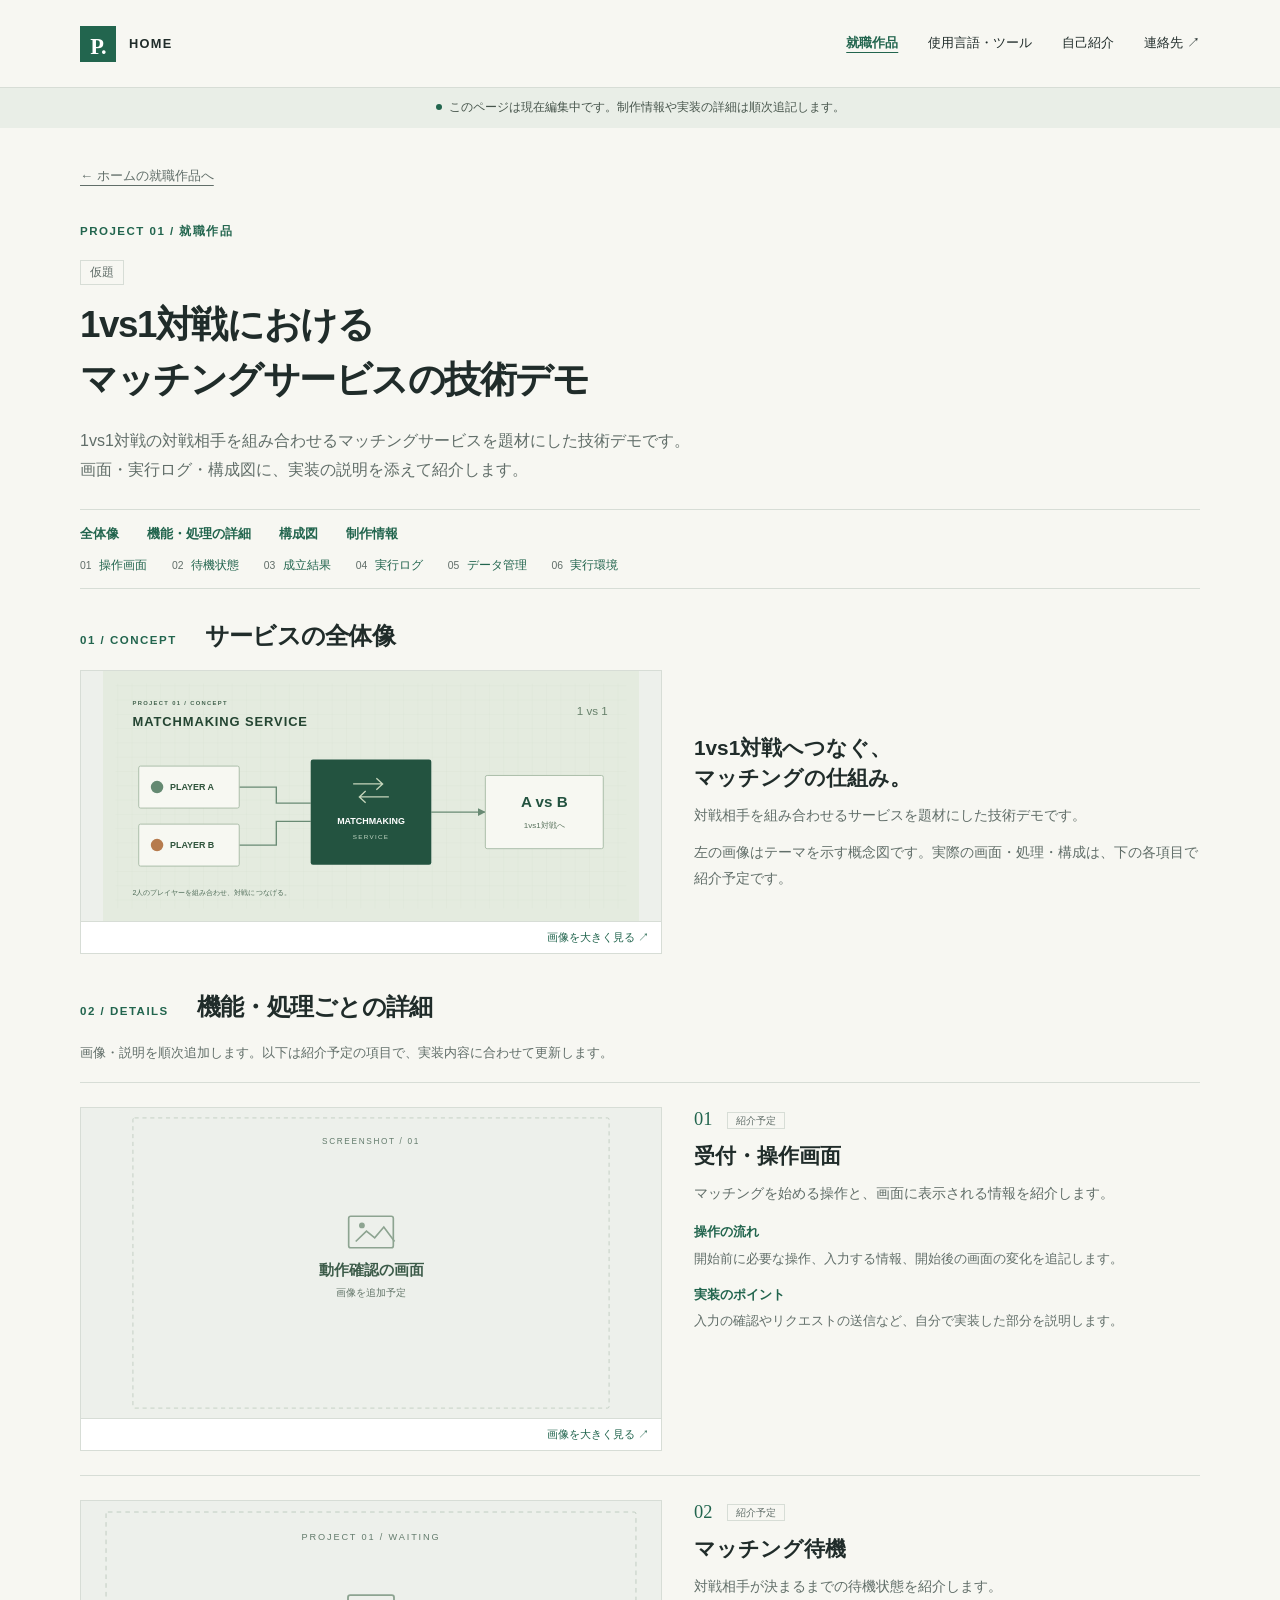
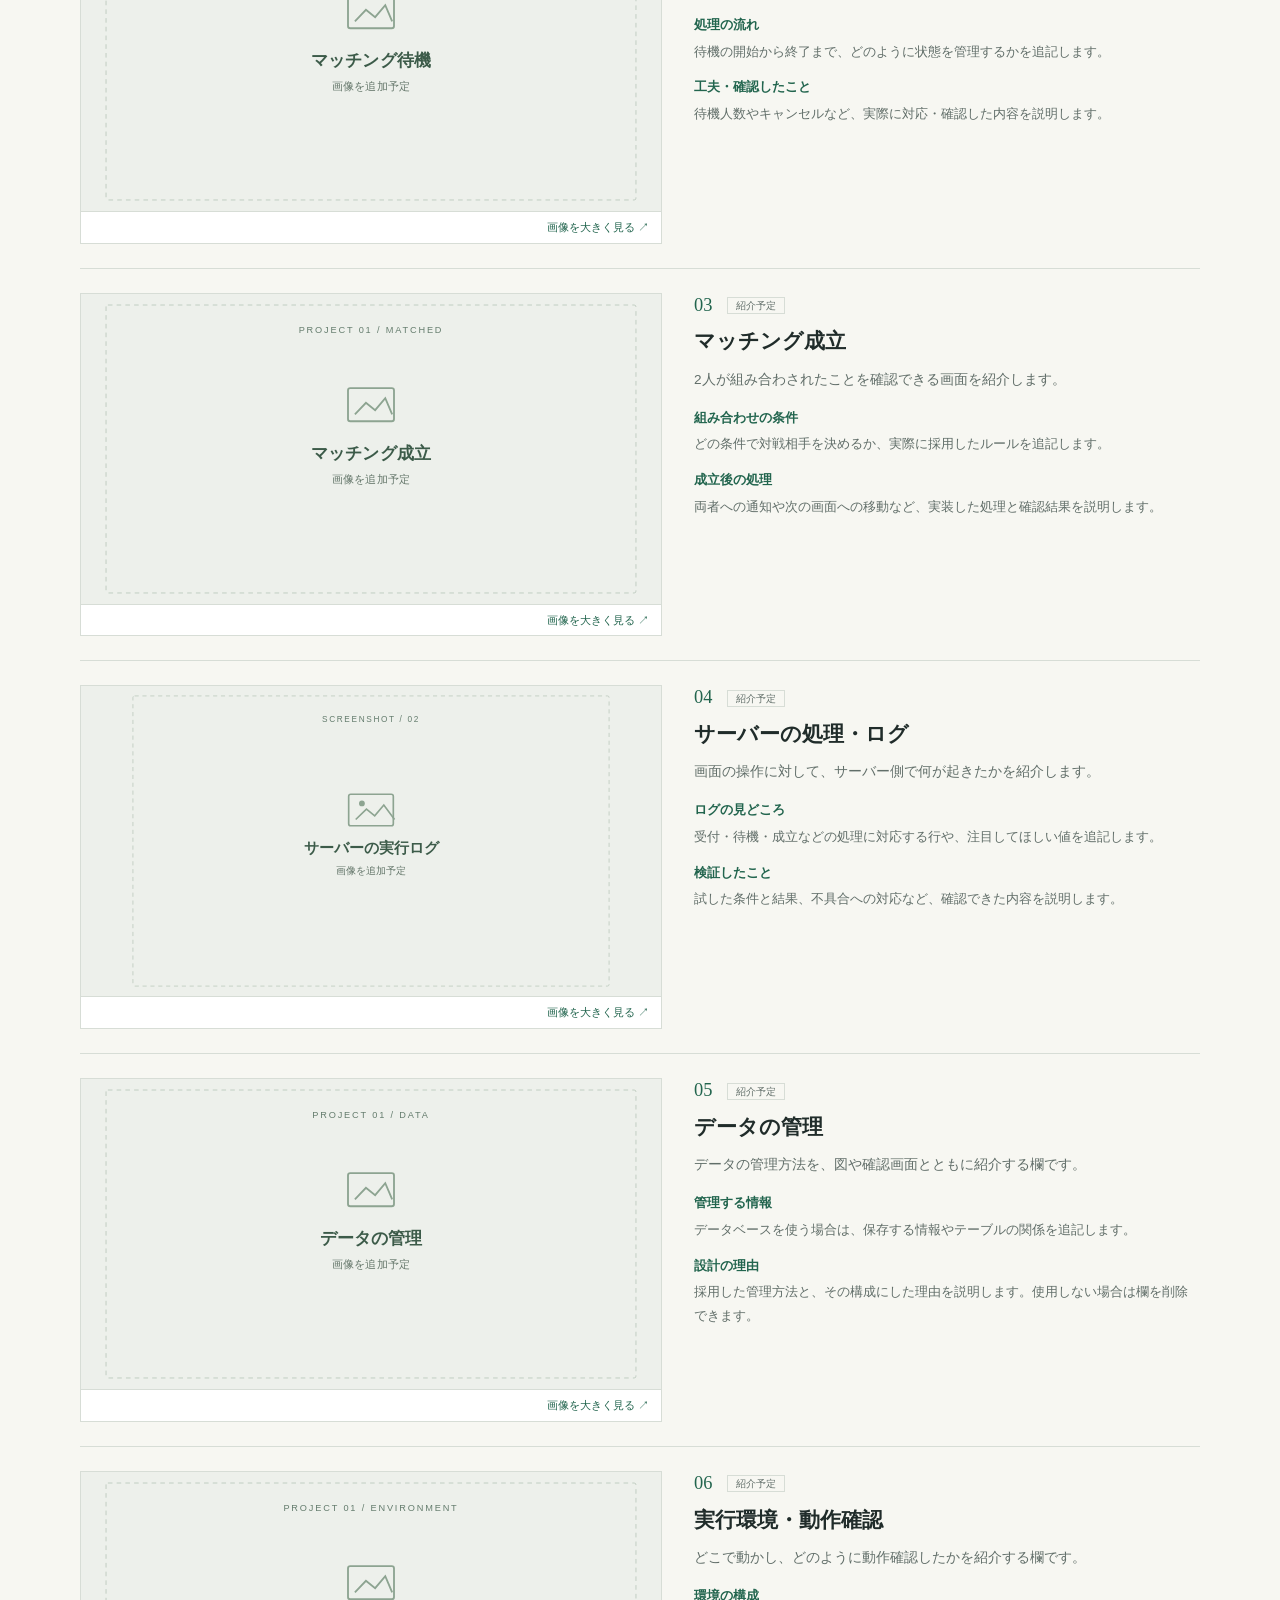
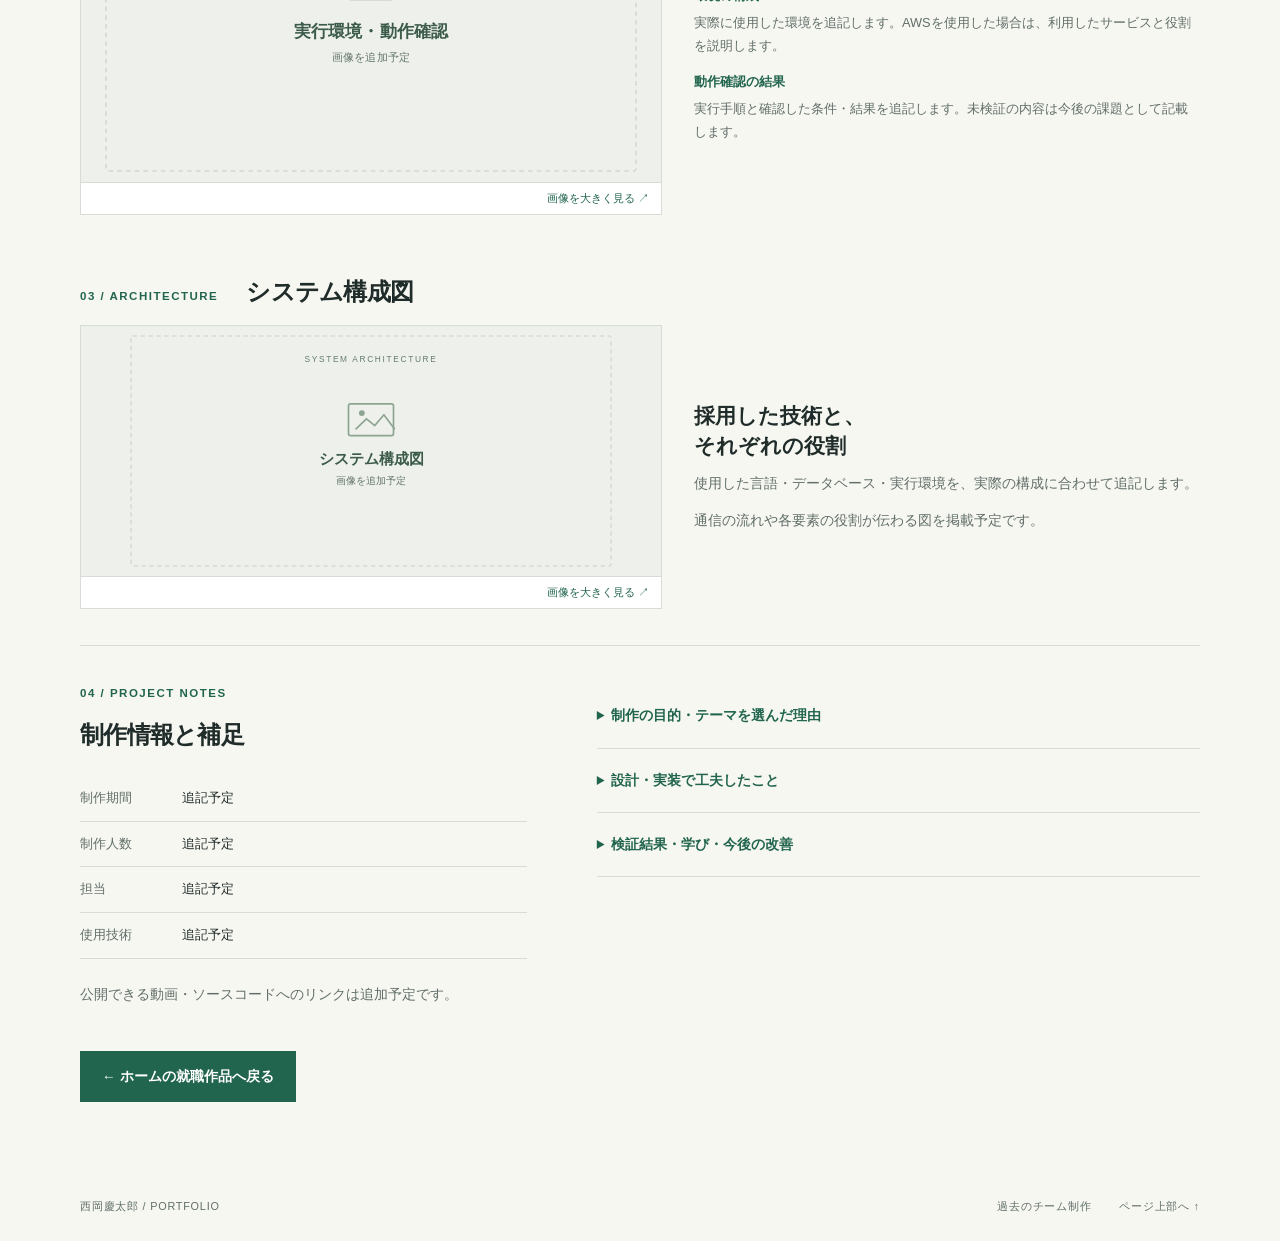
==== project.html @ f68282b0 "first push" ====
<!DOCTYPE html>
<html lang="ja">
<head>
  <meta charset="UTF-8">
  <meta name="viewport" content="width=device-width, initial-scale=1">
  <title>1vs1対戦におけるマッチングサービスの技術デモ（仮題） | 西岡慶太郎</title>
  <meta name="description" content="西岡慶太郎の就職作品「1vs1対戦におけるマッチングサービスの技術デモ（仮題）」の紹介ページです。">
  <link rel="stylesheet" href="./style.css">
</head>
<body>
  <a class="skip-link" href="#main">本文へ移動</a>
  <header class="site-header">
    <a class="brand" href="./index.html" aria-label="ポートフォリオ ホーム"><span class="brand-mark" aria-hidden="true">P.</span> HOME</a>
    <nav id="site-nav" aria-label="メインナビゲーション">
      <a href="./project.html" aria-current="page">就職作品</a>
      <a href="./index.html#skills">使用言語・ツール</a>
      <a href="./index.html#about">自己紹介</a>
      <a href="./index.html#contact">連絡先 ↗</a>
    </nav>
  </header>
  <main id="main">
    <div class="template-note"><span class="note-dot" aria-hidden="true"></span>このページは現在編集中です。制作情報や実装の詳細は順次追記します。</div>
    <div class="wrap project-page">
      <a class="back-link" href="./index.html#works">← ホームの就職作品へ</a>
      <header class="project-header matching-header">
        <p class="eyebrow">PROJECT 01 / 就職作品</p>
        <p class="draft-label">仮題</p>
        <h1>1vs1対戦における<br>マッチングサービスの技術デモ</h1>
        <p class="project-lead">1vs1対戦の対戦相手を組み合わせるマッチングサービスを題材にした技術デモです。<br>画面・実行ログ・構成図に、実装の説明を添えて紹介します。</p>
      </header>
      <nav class="visual-index project-detail-index" aria-label="就職作品の目次">
        <div class="detail-index-main"><a href="#concept">全体像</a><a href="#screenshots">機能・処理の詳細</a><a href="#architecture">構成図</a><a href="#project-notes">制作情報</a></div>
        <div class="detail-index-items"><a href="#entry"><span>01</span> 操作画面</a><a href="#waiting"><span>02</span> 待機状態</a><a href="#matched"><span>03</span> 成立結果</a><a href="#logs"><span>04</span> 実行ログ</a><a href="#data"><span>05</span> データ管理</a><a href="#environment"><span>06</span> 実行環境</a></div>
      </nav>
      <section class="visual-section compact-overview" id="concept" aria-labelledby="concept-title">
        <div class="visual-section-heading"><p class="eyebrow">01 / CONCEPT</p><h2 id="concept-title">サービスの全体像</h2></div>
        <div class="detail-row overview-row">
          <figure class="detail-media"><a href="./images/matchmaking-wide.svg" target="_blank" rel="noopener" aria-label="サービスの概念図の画像を大きく見る（新しいタブ）"><img src="./images/matchmaking-wide.svg" alt="2人のプレイヤーを組み合わせ、1vs1対戦につなげるサービスの概念図。" width="1200" height="675" loading="lazy"><span class="image-open">画像を大きく見る ↗</span></a></figure>
          <div class="detail-copy"><h3>1vs1対戦へつなぐ、<br>マッチングの仕組み。</h3><p>対戦相手を組み合わせるサービスを題材にした技術デモです。</p><p class="muted">左の画像はテーマを示す概念図です。実際の画面・処理・構成は、下の各項目で紹介予定です。</p></div>
        </div>
      </section>
      <section class="visual-section feature-details" id="screenshots" aria-labelledby="screenshots-title">
        <div class="visual-section-heading"><p class="eyebrow">02 / DETAILS</p><h2 id="screenshots-title">機能・処理ごとの詳細</h2></div>
        <p class="section-draft-note">画像・説明を順次追加します。以下は紹介予定の項目で、実装内容に合わせて更新します。</p>
        <!-- 詳細項目1：この article 全体をコピーして追加できます。id は重複させないでください。 -->
        <article class="detail-row" id="entry" aria-labelledby="entry-title">
          <!-- 画像の差し替え：href と src の両方を同じ画像ファイルに変更します。 -->
          <figure class="detail-media"><a href="./images/demo-screen-placeholder.svg" target="_blank" rel="noopener" aria-label="受付・操作画面の画像を大きく見る（新しいタブ）"><img src="./images/demo-screen-placeholder.svg" alt="操作する画面を追加するための仮画像。" width="1200" height="675" loading="lazy"><span class="image-open">画像を大きく見る ↗</span></a></figure>
          <div class="detail-copy">
            <p class="detail-number">01 <span>紹介予定</span></p>
            <h3 id="entry-title">受付・操作画面</h3>
            <p>マッチングを始める操作と、画面に表示される情報を紹介します。</p>
            <dl class="detail-points"><div><dt>操作の流れ</dt><dd>開始前に必要な操作、入力する情報、開始後の画面の変化を追記します。</dd></div><div><dt>実装のポイント</dt><dd>入力の確認やリクエストの送信など、自分で実装した部分を説明します。</dd></div></dl>
          </div>
        </article>
        <!-- 詳細項目2：この article 全体をコピーして追加できます。id は重複させないでください。 -->
        <article class="detail-row" id="waiting" aria-labelledby="waiting-title">
          <!-- 画像の差し替え：href と src の両方を同じ画像ファイルに変更します。 -->
          <figure class="detail-media"><a href="./images/matching-wait-placeholder.svg" target="_blank" rel="noopener" aria-label="マッチング待機の画像を大きく見る（新しいタブ）"><img src="./images/matching-wait-placeholder.svg" alt="待機中の画面・状態を追加するための仮画像。" width="1200" height="675" loading="lazy"><span class="image-open">画像を大きく見る ↗</span></a></figure>
          <div class="detail-copy">
            <p class="detail-number">02 <span>紹介予定</span></p>
            <h3 id="waiting-title">マッチング待機</h3>
            <p>対戦相手が決まるまでの待機状態を紹介します。</p>
            <dl class="detail-points"><div><dt>処理の流れ</dt><dd>待機の開始から終了まで、どのように状態を管理するかを追記します。</dd></div><div><dt>工夫・確認したこと</dt><dd>待機人数やキャンセルなど、実際に対応・確認した内容を説明します。</dd></div></dl>
          </div>
        </article>
        <!-- 詳細項目3：この article 全体をコピーして追加できます。id は重複させないでください。 -->
        <article class="detail-row" id="matched" aria-labelledby="matched-title">
          <!-- 画像の差し替え：href と src の両方を同じ画像ファイルに変更します。 -->
          <figure class="detail-media"><a href="./images/matching-result-placeholder.svg" target="_blank" rel="noopener" aria-label="マッチング成立の画像を大きく見る（新しいタブ）"><img src="./images/matching-result-placeholder.svg" alt="組み合わせが決まった結果を追加するための仮画像。" width="1200" height="675" loading="lazy"><span class="image-open">画像を大きく見る ↗</span></a></figure>
          <div class="detail-copy">
            <p class="detail-number">03 <span>紹介予定</span></p>
            <h3 id="matched-title">マッチング成立</h3>
            <p>2人が組み合わされたことを確認できる画面を紹介します。</p>
            <dl class="detail-points"><div><dt>組み合わせの条件</dt><dd>どの条件で対戦相手を決めるか、実際に採用したルールを追記します。</dd></div><div><dt>成立後の処理</dt><dd>両者への通知や次の画面への移動など、実装した処理と確認結果を説明します。</dd></div></dl>
          </div>
        </article>
        <!-- 詳細項目4：この article 全体をコピーして追加できます。id は重複させないでください。 -->
        <article class="detail-row" id="logs" aria-labelledby="logs-title">
          <!-- 画像の差し替え：href と src の両方を同じ画像ファイルに変更します。 -->
          <figure class="detail-media"><a href="./images/server-log-placeholder.svg" target="_blank" rel="noopener" aria-label="サーバーの処理・ログの画像を大きく見る（新しいタブ）"><img src="./images/server-log-placeholder.svg" alt="処理を確認できる実行ログを追加するための仮画像。" width="1200" height="675" loading="lazy"><span class="image-open">画像を大きく見る ↗</span></a></figure>
          <div class="detail-copy">
            <p class="detail-number">04 <span>紹介予定</span></p>
            <h3 id="logs-title">サーバーの処理・ログ</h3>
            <p>画面の操作に対して、サーバー側で何が起きたかを紹介します。</p>
            <dl class="detail-points"><div><dt>ログの見どころ</dt><dd>受付・待機・成立などの処理に対応する行や、注目してほしい値を追記します。</dd></div><div><dt>検証したこと</dt><dd>試した条件と結果、不具合への対応など、確認できた内容を説明します。</dd></div></dl>
          </div>
        </article>
        <!-- 詳細項目5：この article 全体をコピーして追加できます。id は重複させないでください。 -->
        <article class="detail-row" id="data" aria-labelledby="data-title">
          <!-- 画像の差し替え：href と src の両方を同じ画像ファイルに変更します。 -->
          <figure class="detail-media"><a href="./images/matching-data-placeholder.svg" target="_blank" rel="noopener" aria-label="データの管理の画像を大きく見る（新しいタブ）"><img src="./images/matching-data-placeholder.svg" alt="保存する情報・データの関係を追加するための仮画像。" width="1200" height="675" loading="lazy"><span class="image-open">画像を大きく見る ↗</span></a></figure>
          <div class="detail-copy">
            <p class="detail-number">05 <span>紹介予定</span></p>
            <h3 id="data-title">データの管理</h3>
            <p>データの管理方法を、図や確認画面とともに紹介する欄です。</p>
            <dl class="detail-points"><div><dt>管理する情報</dt><dd>データベースを使う場合は、保存する情報やテーブルの関係を追記します。</dd></div><div><dt>設計の理由</dt><dd>採用した管理方法と、その構成にした理由を説明します。使用しない場合は欄を削除できます。</dd></div></dl>
          </div>
        </article>
        <!-- 詳細項目6：この article 全体をコピーして追加できます。id は重複させないでください。 -->
        <article class="detail-row" id="environment" aria-labelledby="environment-title">
          <!-- 画像の差し替え：href と src の両方を同じ画像ファイルに変更します。 -->
          <figure class="detail-media"><a href="./images/matching-environment-placeholder.svg" target="_blank" rel="noopener" aria-label="実行環境・動作確認の画像を大きく見る（新しいタブ）"><img src="./images/matching-environment-placeholder.svg" alt="サーバーの実行環境・確認画面を追加するための仮画像。" width="1200" height="675" loading="lazy"><span class="image-open">画像を大きく見る ↗</span></a></figure>
          <div class="detail-copy">
            <p class="detail-number">06 <span>紹介予定</span></p>
            <h3 id="environment-title">実行環境・動作確認</h3>
            <p>どこで動かし、どのように動作確認したかを紹介する欄です。</p>
            <dl class="detail-points"><div><dt>環境の構成</dt><dd>実際に使用した環境を追記します。AWSを使用した場合は、利用したサービスと役割を説明します。</dd></div><div><dt>動作確認の結果</dt><dd>実行手順と確認した条件・結果を追記します。未検証の内容は今後の課題として記載します。</dd></div></dl>
          </div>
        </article>
      </section>
      <section class="visual-section" id="architecture" aria-labelledby="architecture-title">
        <div class="visual-section-heading"><p class="eyebrow">03 / ARCHITECTURE</p><h2 id="architecture-title">システム構成図</h2></div>
        <div class="detail-row overview-row">
          <figure class="detail-media"><a href="./images/architecture-placeholder.svg" target="_blank" rel="noopener" aria-label="システム構成図の画像を大きく見る（新しいタブ）"><img src="./images/architecture-placeholder.svg" alt="実際のシステム構成図を追加するための仮画像。" width="1200" height="675" loading="lazy"><span class="image-open">画像を大きく見る ↗</span></a></figure>
          <div class="detail-copy"><h3>採用した技術と、<br>それぞれの役割</h3><p>使用した言語・データベース・実行環境を、実際の構成に合わせて追記します。</p><p class="muted">通信の流れや各要素の役割が伝わる図を掲載予定です。</p></div>
        </div>
      </section>
      <section class="project-notes" id="project-notes" aria-labelledby="project-notes-title">
        <div><p class="eyebrow">04 / PROJECT NOTES</p><h2 id="project-notes-title">制作情報と補足</h2>
          <dl class="project-meta"><div><dt>制作期間</dt><dd>追記予定</dd></div><div><dt>制作人数</dt><dd>追記予定</dd></div><div><dt>担当</dt><dd>追記予定</dd></div><div><dt>使用技術</dt><dd>追記予定</dd></div></dl>
          <p class="muted">公開できる動画・ソースコードへのリンクは追加予定です。</p>
        </div>
        <div class="project-explanations">
          <details><summary>制作の目的・テーマを選んだ理由</summary><div class="detail-content"><p>1vs1対戦におけるマッチングサービスを題材としています。テーマを選んだ理由と、この技術デモで確かめたいことを追記します。</p></div></details>
          <details><summary>設計・実装で工夫したこと</summary><div class="detail-content"><p>対戦相手を選ぶ条件、待機中の状態、同時リクエストへの対応など、実際に実装した内容に合わせて説明します。</p></div></details>
          <details><summary>検証結果・学び・今後の改善</summary><div class="detail-content"><p>検証した環境・条件・結果と、残っている課題を追記します。測定値を掲載する場合は、測定条件も添えます。</p></div></details>
        </div>
      </section>
      <div class="page-actions"><a class="button" href="./index.html#works">← ホームの就職作品へ戻る</a></div>
    </div>
  </main>
  <footer class="site-footer wrap"><span>西岡慶太郎 / PORTFOLIO</span><div class="footer-links"><a href="./team.html">過去のチーム制作</a><a href="#main">ページ上部へ ↑</a></div></footer>
</body>
</html>
---- style.css ----
/* 1. 色と基本設定：--accent を変えるとアクセントカラーを変更できます。 */
:root {
  --paper: #f7f7f2;
  --ink: #202c2a;
  --muted: #616e69;
  --accent: #22654e;
  --accent-dark: #194b3a;
  --line: #d7ddd6;
  --pale: #e9eee7;
  --white: #fff;
}
* { box-sizing: border-box; }
html { scroll-behavior: smooth; scroll-padding-top: 120px; }
body { min-width: 1100px; margin: 0; background: var(--paper); color: var(--ink); font-family: "Noto Sans JP", "Yu Gothic", "Hiragino Kaku Gothic ProN", Meiryo, sans-serif; font-size: 16px; line-height: 1.85; }
a { color: inherit; text-underline-offset: 5px; }
button { font: inherit; }
img { display: block; max-width: 100%; height: auto; }
h1, h2, h3, p { margin: 0; }
h1, h2, h3 { line-height: 1.45; overflow-wrap: anywhere; }
p, dd, a { overflow-wrap: anywhere; }
h2 { font-size: clamp(1.6rem, 3vw, 2.15rem); letter-spacing: -.03em; }
h3 { font-size: 1.3rem; }
[hidden] { display: none !important; }
:focus-visible { outline: 3px solid #a44d16; outline-offset: 5px; }
.wrap { width: min(1120px, calc(100% - 80px)); margin-inline: auto; }
.eyebrow { font-size: .72rem; font-weight: 700; line-height: 1.6; letter-spacing: .13em; color: var(--accent); margin-bottom: 16px; }
.muted { color: var(--muted); font-size: .86rem; }
.skip-link { position: fixed; top: -100px; left: 12px; z-index: 100; padding: 10px 18px; background: var(--ink); color: white; }
.skip-link:focus { top: 12px; }

/* 2. PC向けの共通ヘッダー。ナビゲーションは常に表示します。 */
.site-header { min-height: 88px; padding: 20px max(40px, calc((100% - 1120px) / 2)); display: flex; justify-content: space-between; align-items: center; gap: 24px; border-bottom: 1px solid var(--line); background: var(--paper); position: sticky; top: 0; z-index: 10; }
.brand { display: flex; align-items: center; gap: 13px; text-decoration: none; font-size: .8rem; font-weight: 700; letter-spacing: .1em; }
.brand-mark { display: grid; place-items: center; width: 36px; height: 36px; color: white; background: var(--accent); font-family: Georgia, serif; font-size: 1.4rem; letter-spacing: -.04em; }
#site-nav { display: flex; align-items: center; gap: 30px; }
#site-nav a { font-size: .84rem; text-decoration: none; padding-block: 8px; }
#site-nav a:hover { color: var(--accent); text-decoration: underline; }
#site-nav a[aria-current="page"] { color: var(--accent); font-weight: 700; text-decoration: underline; }
.template-note { padding: 9px 24px; background: var(--pale); color: #47554c; font-size: .74rem; text-align: center; }
.note-dot { display: inline-block; width: 6px; height: 6px; border-radius: 50%; background: var(--accent); margin: 0 7px 1px 0; }

/* 3. 冒頭と作品一覧 */
.hero { display: grid; grid-template-columns: 1fr 270px; gap: 70px; align-items: end; padding-block: 48px; }
.hero h1 { font-size: 3rem; font-weight: 800; line-height: 1.38; letter-spacing: -.06em; margin-bottom: 22px; }
.hero h1 span { color: var(--accent); }
.hero-name { font-weight: 700; margin-bottom: 14px; }
.hero-name span { font-size: .84rem; color: var(--muted); font-weight: 400; }
.hero-description { font-size: .88rem; color: var(--muted); margin-bottom: 28px; }
.button { display: inline-flex; justify-content: center; align-items: center; gap: 36px; background: var(--accent); color: white; text-decoration: none; padding: 13px 22px; font-size: .86rem; font-weight: 600; transition: background .15s; }
.button:hover { background: var(--accent-dark); }
.hero-index { margin-bottom: 5px; }
.hero-index a { display: grid; grid-template-columns: 26px 1fr 20px; gap: 14px; padding-block: 18px; border-bottom: 1px solid var(--line); text-decoration: none; font-size: .84rem; }
.hero-index a:hover { color: var(--accent); }
.hero-index a span:first-child { color: var(--muted); font-size: .7rem; }
.section { padding-block: 66px; }
#works { border-top: 1px solid var(--line); }
.section-heading { display: flex; align-items: end; justify-content: space-between; gap: 30px; margin-bottom: 36px; }
.section-heading .eyebrow { margin-bottom: 10px; }
.section-heading > p { font-size: .82rem; color: var(--muted); }
.featured-work { display: grid; grid-template-columns: 1.08fr 1fr; background: white; border: 1px solid var(--line); margin-bottom: 30px; }
.work-image { display: flex; flex-direction: column; background: #e3e9df; text-decoration: none; }
.work-image img { width: 100%; height: 100%; min-height: 280px; object-fit: contain; }
.image-caption { padding: 10px 18px; font-size: .7rem; color: #4d5f52; border-top: 1px solid #ced6c7; }
.featured-copy { padding: 32px; }
.featured-copy h3 { font-size: 1.6rem; margin-bottom: 14px; }
.featured-copy > p:not(.eyebrow) { font-size: .87rem; color: var(--muted); }
.project-meta { margin: 23px 0; font-size: .83rem; }
.project-meta > div { display: grid; grid-template-columns: 86px 1fr; gap: 16px; padding-block: 10px; border-bottom: 1px solid var(--line); }
.project-meta dt { color: var(--muted); }
.project-meta dd { margin: 0; }
.text-link { color: var(--accent); font-size: .86rem; font-weight: 700; display: inline-flex; gap: 22px; }
.work-row { display: flex; align-items: start; gap: 30px; padding-block: 30px; border-bottom: 1px solid var(--line); }
.work-number { color: var(--accent); font-size: 1.3rem; font-family: Georgia, serif; }
.work-row-body { flex: 1; min-width: 0; }
.work-row .eyebrow { font-size: .65rem; margin-bottom: 8px; }
.work-row h3 { margin-bottom: 8px; }
.work-row-body > p:not(.eyebrow) { font-size: .86rem; color: var(--muted); }
.type-label { font-size: .65rem; border: 1px solid var(--line); padding: 2px 12px; border-radius: 20px; letter-spacing: .06em; }
details { margin-top: 16px; font-size: .86rem; }
summary { cursor: pointer; color: var(--accent); font-weight: 600; padding-block: 7px; }
.detail-content { margin-top: 12px; padding: 20px; background: var(--pale); }
.detail-content .project-meta { margin-top: 0; }
.detail-content > p + p { margin-top: 10px; }

/* 4. スキル・プロフィール・連絡先 */
.skills-section { background: var(--pale); border-block: 1px solid var(--line); }
.skills-grid { display: grid; grid-template-columns: repeat(3, 1fr); gap: 36px; }
.skills-grid > div { border-top: 1px solid #b8c4b8; padding-top: 18px; }
.skill-number { color: var(--accent); font-family: Georgia, serif; font-size: 1.1rem; }
.skills-grid h3 { font-size: 1.12rem; margin: 14px 0 12px; }
.skills-grid p { font-size: .85rem; color: #516057; }
.skills-grid .skill-label { font-weight: 700; margin-bottom: 7px; color: var(--ink); }
.about-section { display: grid; grid-template-columns: 1fr 1.65fr; gap: 80px; padding-block: 82px; }
.about-initial { margin-top: 24px; font-size: 4.5rem; font-family: Georgia, serif; color: #b6c7b8; letter-spacing: -.06em; }
.about-name { font-size: 1.5rem; margin-bottom: 18px; }
.about-name span { display: block; font-size: .75rem; font-weight: 400; color: var(--muted); margin-top: 6px; }
.about-section > div > p:not(.eyebrow):not(.about-initial) { font-size: .88rem; color: var(--muted); }
.contact-section { background: #203e33; color: white; padding-block: 50px; }
.contact-inner { display: grid; grid-template-columns: 1fr 1.65fr; gap: 80px; align-items: center; }
.contact-inner .eyebrow { color: #bed0bf; margin-bottom: 7px; }
.contact-inner h2 { margin-bottom: 10px; }
.contact-inner p { font-size: .85rem; }
.contact-address > p:first-child { font-size: 1.1rem; }
.contact-address a { color: white; }
.contact-address .contact-note { color: #bed0bf; font-size: .76rem; margin-top: 8px; }
.site-footer { display: flex; justify-content: space-between; gap: 24px; padding-block: 24px; font-size: .68rem; letter-spacing: .07em; color: var(--muted); }

/* 5. 代表作品の詳細ページ */
.project-page { padding-block: 32px 70px; }
.back-link { color: var(--muted); font-size: .82rem; }
.project-header { max-width: 820px; padding-block: 50px 32px; }
.project-header h1 { font-size: clamp(2rem, 4.4vw, 3.3rem); letter-spacing: -.04em; margin-bottom: 18px; }
.project-lead { color: var(--muted); }
.project-figure { margin: 0 0 50px; }
.project-figure img { width: 100%; max-height: 560px; object-fit: cover; }
.project-figure figcaption { font-size: .76rem; color: var(--muted); padding-top: 12px; }
.case-layout { display: grid; grid-template-columns: 280px 1fr; gap: 70px; margin-bottom: 48px; }
.case-overview h2 { font-size: 1.3rem; }
.case-overview .project-meta > div { grid-template-columns: 48px 1fr; }
.resource-note { background: var(--pale); padding: 20px; font-size: .8rem; }
.resource-note p { margin-top: 8px; color: var(--muted); }
.case-body section { margin-bottom: 44px; border-top: 1px solid var(--line); padding-top: 24px; }
.case-body h2 { font-size: 1.5rem; margin-bottom: 18px; }
.case-body h3 { font-size: 1rem; margin: 20px 0 8px; }
.case-body p, .case-list { font-size: .91rem; }
.case-body .eyebrow { font-size: .7rem; }
.writing-example { margin-top: 24px; padding: 24px; border-left: 3px solid var(--accent); background: white; }
.writing-example .muted { margin-top: 12px; font-size: .8rem; }
.case-list { padding-left: 22px; }

/* 就職作品とチーム制作の個別ページ */
.draft-label { display: inline-block; padding: 1px 9px; border: 1px solid var(--line); font-size: .72rem !important; color: var(--muted); margin-bottom: 12px; }
.matching-header { max-width: 1080px; }
.matching-header h1 { font-size: 2.65rem; line-height: 1.5; }
.matching-figure { background: var(--pale); border: 1px solid var(--line); }
.matching-figure img { width: 840px; max-height: none; margin-inline: auto; object-fit: contain; }
.matching-figure figcaption { padding: 12px 22px; border-top: 1px solid var(--line); background: var(--paper); }
.entry-note { color: var(--muted); margin: 16px 0; }
.case-toc { margin-top: 28px; display: flex; flex-direction: column; }
.case-toc a { font-size: .8rem; text-decoration: none; padding: 10px 0; border-bottom: 1px solid var(--line); }
.case-toc a:hover { color: var(--accent); text-decoration: underline; }
.page-actions { display: flex; gap: 32px; align-items: center; margin-top: 44px; }
.team-archive { border-top: 1px solid var(--line); padding-top: 32px; }

/* 画像中心の就職作品紹介。画像は縦横比を保って全体を表示します。 */
.visual-feature { display: block; }
.visual-feature .work-image img { height: auto; min-height: 0; }
.visual-feature .image-caption { display: flex; justify-content: space-between; padding: 12px 22px; }
.visual-feature .featured-copy { display: grid; grid-template-columns: 1.3fr 1fr; gap: 50px; align-items: center; padding: 30px; }
.visual-feature .featured-copy h3 { margin: 0; font-size: 1.5rem; line-height: 1.6; }
.visual-feature .featured-copy .eyebrow { margin-bottom: 10px; }
.visual-feature .featured-copy > div > p:not(.eyebrow) { font-size: .87rem; color: var(--muted); margin-bottom: 20px; }
.tool-grid { display: grid; grid-template-columns: repeat(4, 1fr); gap: 24px; }
.tool-item { background: var(--white); border: 1px solid var(--line); padding: 25px 22px; text-align: center; }
.tool-logo { height: 125px; display: flex; justify-content: center; align-items: center; margin-bottom: 20px; }
.tool-logo img { width: 112px; height: 100px; object-fit: contain; }
.tool-category { color: var(--muted); font-size: .65rem; letter-spacing: .13em; margin-bottom: 5px; }
.tool-item h3 { font-size: 1.2rem; margin-bottom: 8px; }
.tool-state { display: inline-block; background: var(--pale); color: var(--accent); font-size: .7rem; padding: 1px 10px; margin-bottom: 14px; border-radius: 3px; }
.tool-item > p:last-child { font-size: .78rem; color: var(--muted); }
.footer-links { display: flex; gap: 28px; }
.footer-links a { text-decoration: none; }
.footer-links a:hover { text-decoration: underline; }
.matching-header { padding-top: 32px; padding-bottom: 24px; }
.matching-header h1 { font-size: 2.3rem; }
.visual-index { display: flex; gap: 34px; border-block: 1px solid var(--line); padding: 15px 0; margin-bottom: 42px; font-size: .82rem; }
.visual-index a { text-decoration: none; color: var(--accent); }
.visual-index a:hover { text-decoration: underline; }
.visual-section { margin-bottom: 60px; }
.visual-section-heading { display: flex; gap: 28px; align-items: baseline; margin-bottom: 22px; }
.visual-section-heading h2 { font-size: 1.5rem; }
.visual-section-heading .eyebrow { margin-bottom: 0; }
.visual-figure { margin: 0; border: 1px solid var(--line); background: white; }
.visual-figure > img { width: 100%; height: auto; object-fit: contain; }
.visual-figure figcaption { padding: 20px 24px; border-top: 1px solid var(--line); }
.visual-figure figcaption strong { display: block; font-size: 1rem; margin-bottom: 7px; }
.visual-figure figcaption span { display: block; font-size: .83rem; color: var(--muted); }
.screenshot-grid { display: grid; grid-template-columns: 1fr 1fr; gap: 24px; }
.visual-figure > .architecture-image { max-height: 420px; background: #edf0eb; }
.project-notes { display: grid; grid-template-columns: 1fr 1.35fr; gap: 70px; border-top: 1px solid var(--line); padding-top: 38px; }
.project-notes h2 { font-size: 1.5rem; }
.project-explanations details { padding: 12px 0; border-bottom: 1px solid var(--line); margin-top: 0; }

/* 就職作品：中サイズの画像と詳細を横並びにして、縦の移動を抑えます。 */
.project-detail-index { display: block; position: sticky; top: 88px; z-index: 9; background: var(--paper); margin-bottom: 30px; padding: 12px 0; }
.detail-index-main, .detail-index-items { display: flex; align-items: center; gap: 28px; }
.detail-index-main { font-weight: 700; }
.detail-index-items { margin-top: 8px; gap: 25px; font-size: .75rem; }
.detail-index-items span { color: var(--muted); font-size: .65rem; margin-right: 4px; }
.project-page .visual-section, .project-page .detail-row, .project-page .project-notes { scroll-margin-top: 90px; }
.project-page .visual-section { margin-bottom: 36px; }
.project-page .visual-section-heading { margin-bottom: 16px; }
.section-draft-note { font-size: .8rem; color: var(--muted); margin-bottom: 18px; }
.detail-row { display: grid; grid-template-columns: 1.15fr 1fr; gap: 32px; align-items: start; padding: 24px 0; border-top: 1px solid var(--line); }
.overview-row { align-items: center; padding: 0; border-top: 0; }
.detail-media { margin: 0; border: 1px solid var(--line); background: #edf0eb; }
.detail-media a { display: block; text-decoration: none; }
.detail-media img { width: 100%; height: 310px; object-fit: contain; }
.overview-row .detail-media img { height: 250px; }
.image-open { display: block; text-align: right; padding: 5px 12px; background: white; border-top: 1px solid var(--line); color: var(--accent); font-size: .7rem; }
.detail-media a:hover .image-open { text-decoration: underline; }
.detail-copy h3 { font-size: 1.3rem; margin-bottom: 10px; }
.detail-copy > p:not(.detail-number) { font-size: .85rem; color: var(--muted); }
.detail-copy > p + p { margin-top: 12px; }
.detail-number { font-family: Georgia, serif; font-size: 1.15rem; line-height: 1.4; color: var(--accent); margin-bottom: 8px; }
.detail-number span { vertical-align: middle; font-family: "Yu Gothic", Meiryo, sans-serif; font-size: .65rem; color: var(--muted); border: 1px solid var(--line); padding: 2px 8px; margin-left: 10px; }
.detail-points { margin: 14px 0 0; font-size: .8rem; }
.detail-points > div + div { margin-top: 12px; }
.detail-points dt { color: var(--accent); font-weight: 700; margin-bottom: 3px; }
.detail-points dd { margin: 0; color: var(--muted); }

/* 6. 動きを抑える設定と印刷用の調整 */
@media (prefers-reduced-motion: reduce) {
  html { scroll-behavior: auto; }
  .button { transition: none; }
}
@media print {
  .site-header { position: static; }
  .project-detail-index { position: static; }
  .template-note, .hero-index { display: none !important; }
  body { min-width: 0; background: white; }
  .wrap { width: 100%; }
}
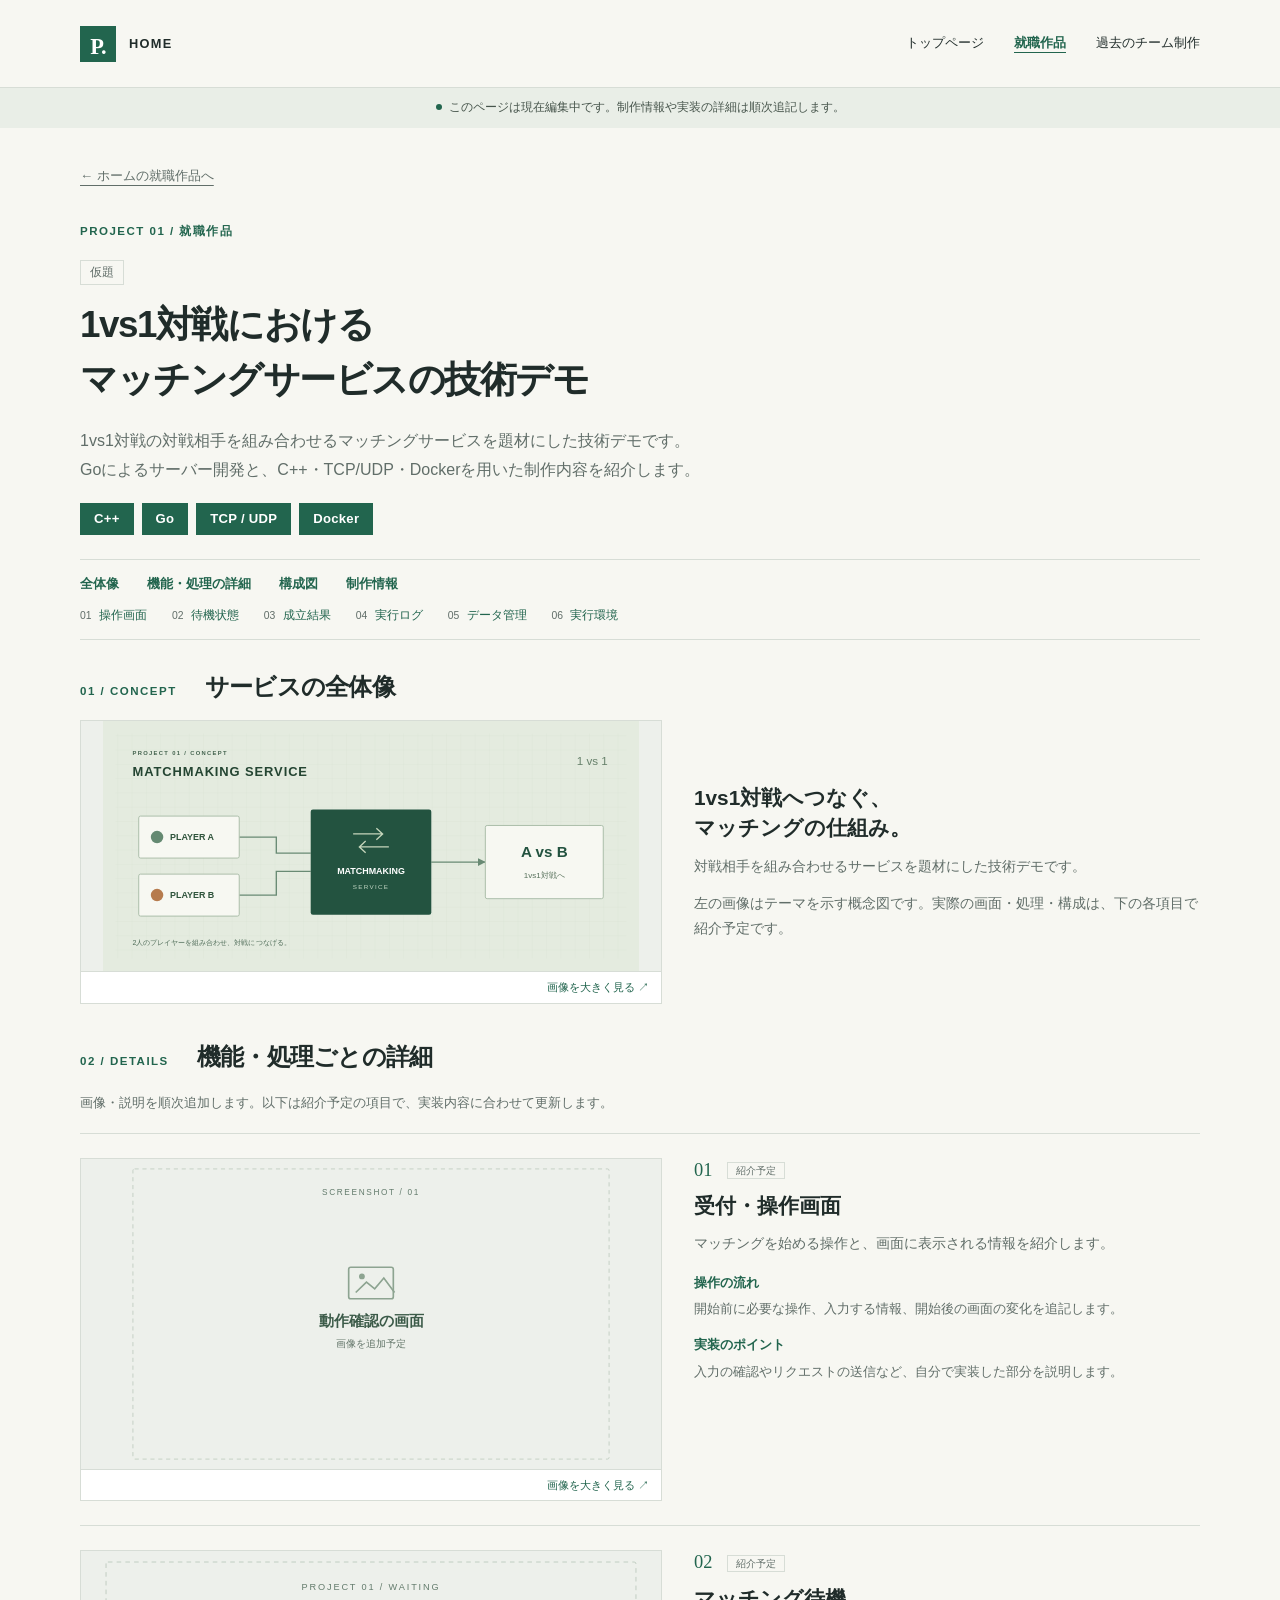
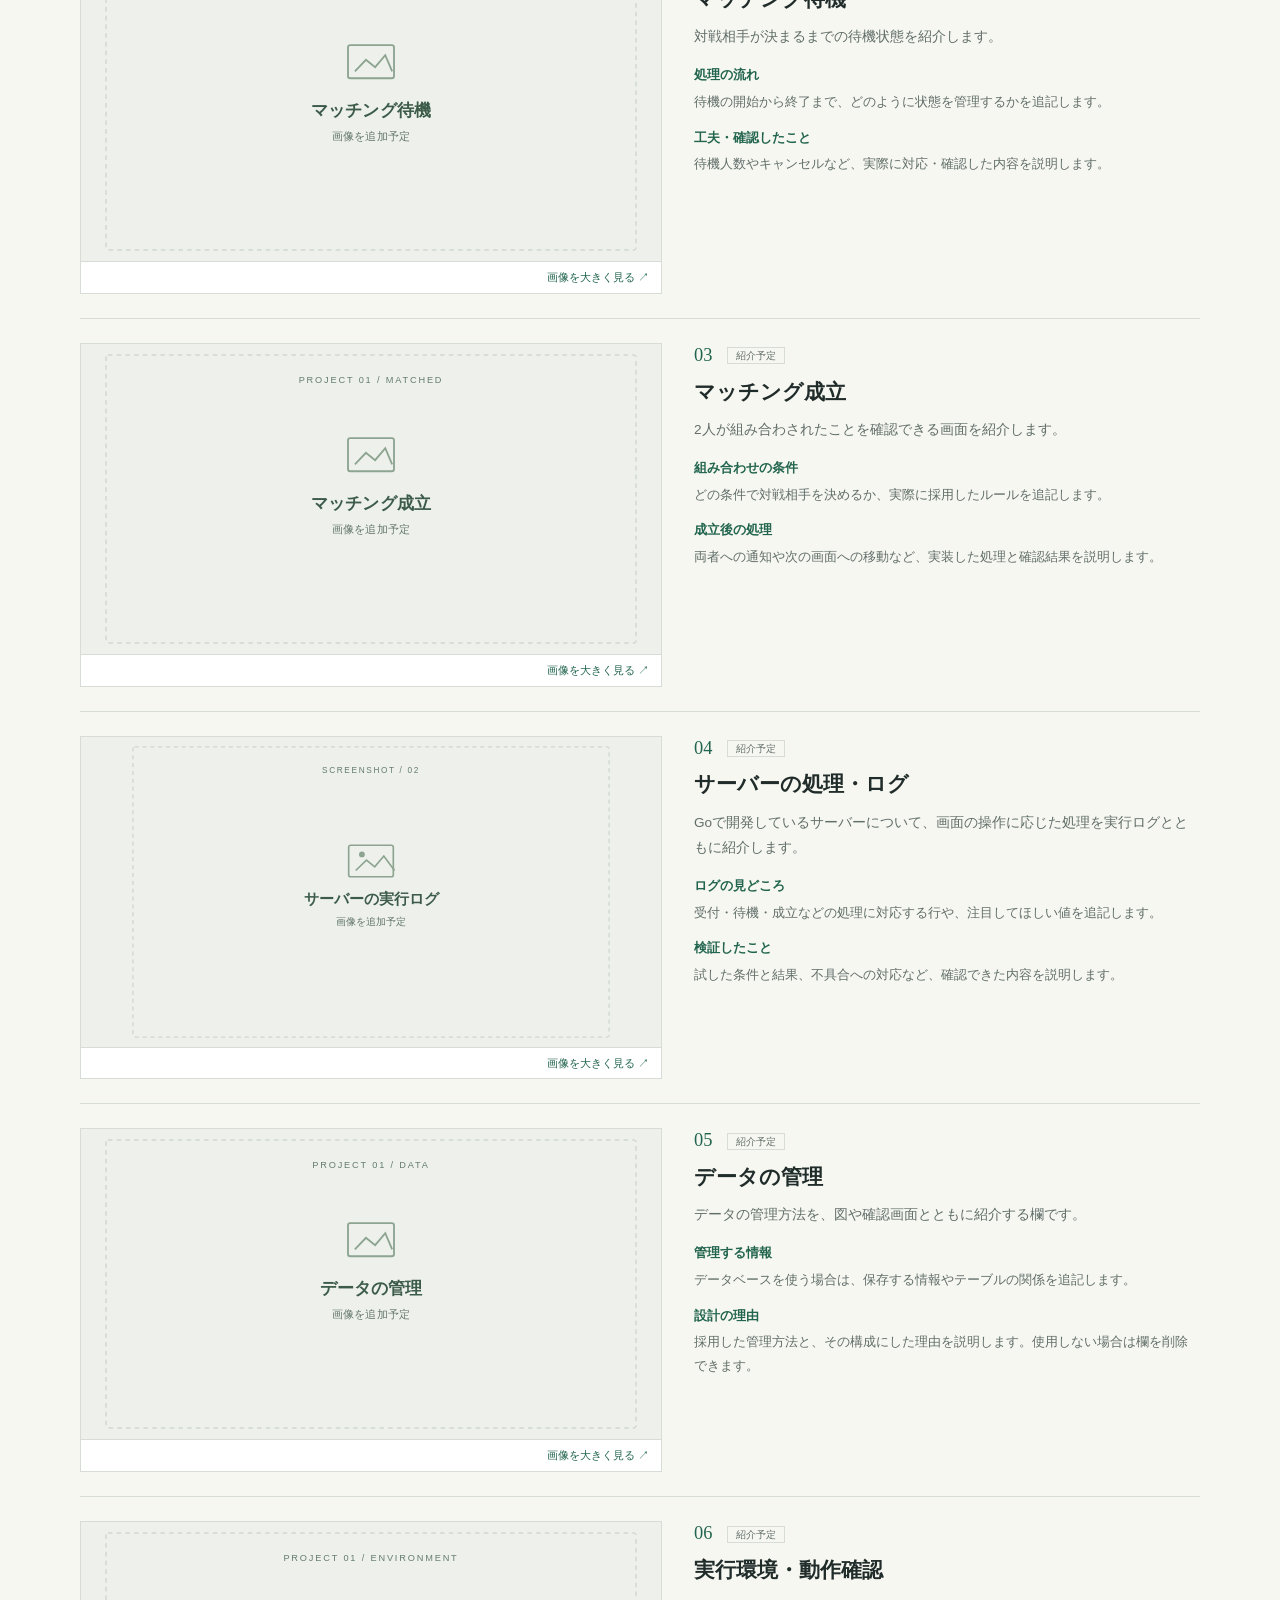
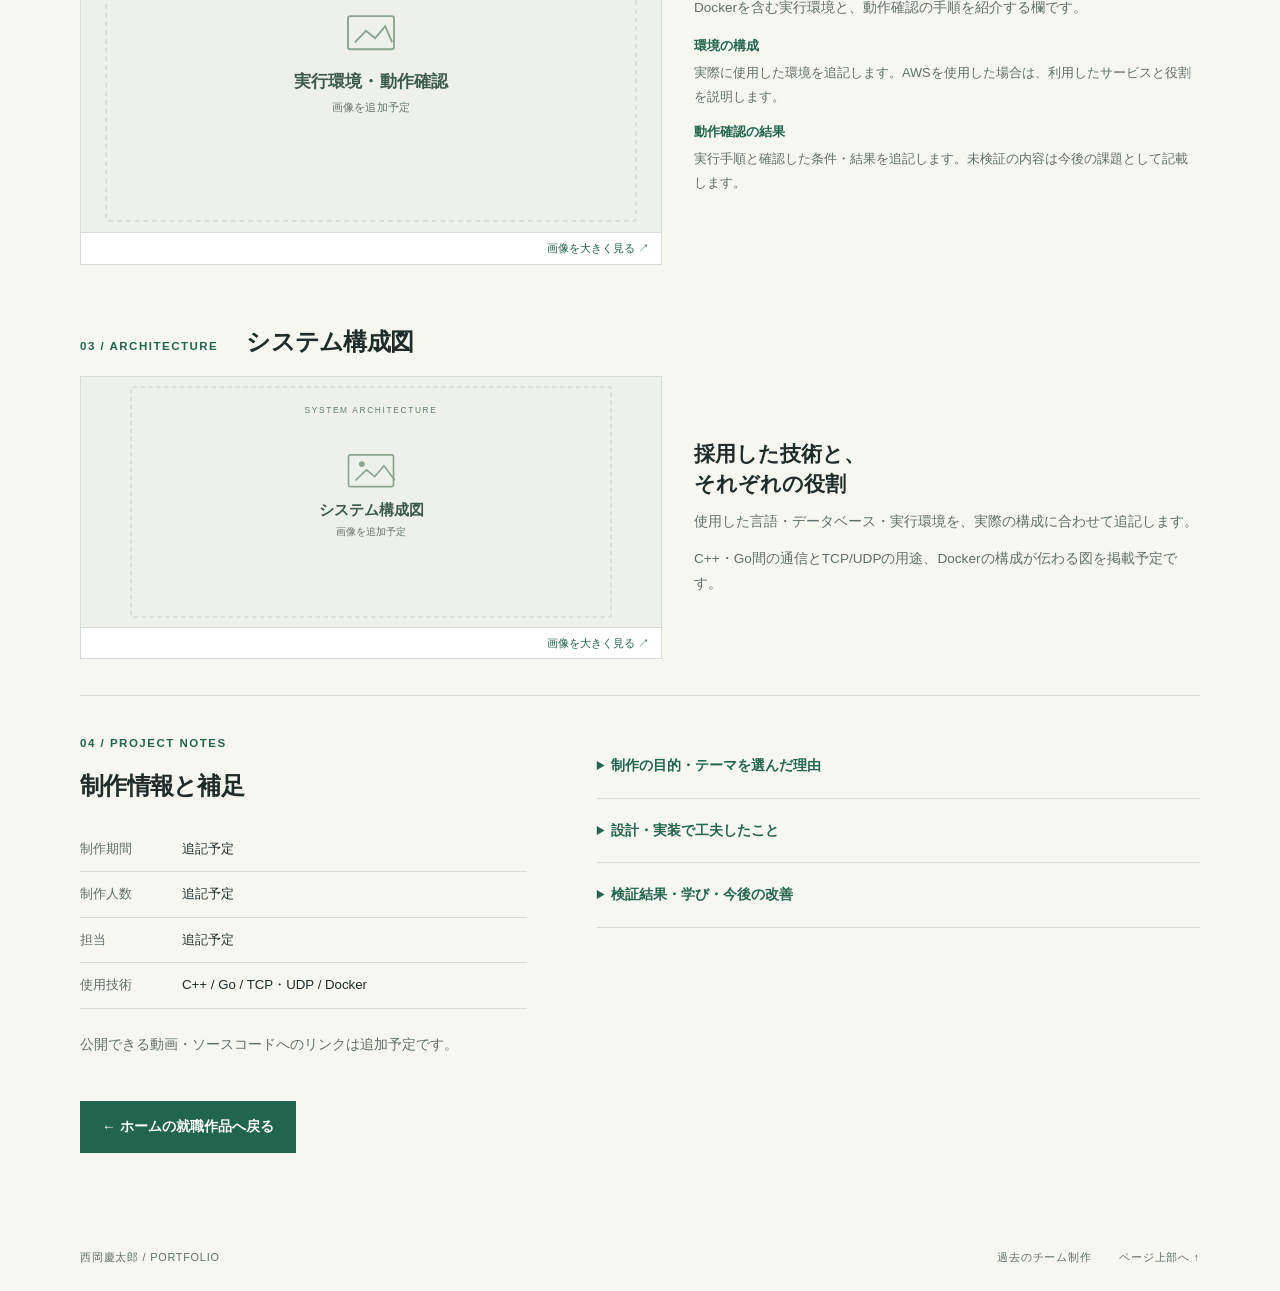
==== commit c5686e8b: "トップページの完成、上部目次の完成" ====
--- a/project.html
+++ b/project.html
@@ -12,10 +12,9 @@
   <header class="site-header">
     <a class="brand" href="./index.html" aria-label="ポートフォリオ ホーム"><span class="brand-mark" aria-hidden="true">P.</span> HOME</a>
     <nav id="site-nav" aria-label="メインナビゲーション">
+      <a href="./index.html">トップページ</a>
       <a href="./project.html" aria-current="page">就職作品</a>
-      <a href="./index.html#skills">使用言語・ツール</a>
-      <a href="./index.html#about">自己紹介</a>
-      <a href="./index.html#contact">連絡先 ↗</a>
+      <a href="./team.html">過去のチーム制作</a>
     </nav>
   </header>
   <main id="main">
@@ -26,7 +25,8 @@
         <p class="eyebrow">PROJECT 01 / 就職作品</p>
         <p class="draft-label">仮題</p>
         <h1>1vs1対戦における<br>マッチングサービスの技術デモ</h1>
-        <p class="project-lead">1vs1対戦の対戦相手を組み合わせるマッチングサービスを題材にした技術デモです。<br>画面・実行ログ・構成図に、実装の説明を添えて紹介します。</p>
+        <p class="project-lead">1vs1対戦の対戦相手を組み合わせるマッチングサービスを題材にした技術デモです。<br>Goによるサーバー開発と、C++・TCP/UDP・Dockerを用いた制作内容を紹介します。</p>
+        <ul class="project-tech-tags" aria-label="就職作品の主な使用技術"><li>C++</li><li>Go</li><li>TCP / UDP</li><li>Docker</li></ul>
       </header>
       <nav class="visual-index project-detail-index" aria-label="就職作品の目次">
         <div class="detail-index-main"><a href="#concept">全体像</a><a href="#screenshots">機能・処理の詳細</a><a href="#architecture">構成図</a><a href="#project-notes">制作情報</a></div>
@@ -82,7 +82,7 @@
           <div class="detail-copy">
             <p class="detail-number">04 <span>紹介予定</span></p>
             <h3 id="logs-title">サーバーの処理・ログ</h3>
-            <p>画面の操作に対して、サーバー側で何が起きたかを紹介します。</p>
+            <p>Goで開発しているサーバーについて、画面の操作に応じた処理を実行ログとともに紹介します。</p>
             <dl class="detail-points"><div><dt>ログの見どころ</dt><dd>受付・待機・成立などの処理に対応する行や、注目してほしい値を追記します。</dd></div><div><dt>検証したこと</dt><dd>試した条件と結果、不具合への対応など、確認できた内容を説明します。</dd></div></dl>
           </div>
         </article>
@@ -104,7 +104,7 @@
           <div class="detail-copy">
             <p class="detail-number">06 <span>紹介予定</span></p>
             <h3 id="environment-title">実行環境・動作確認</h3>
-            <p>どこで動かし、どのように動作確認したかを紹介する欄です。</p>
+            <p>Dockerを含む実行環境と、動作確認の手順を紹介する欄です。</p>
             <dl class="detail-points"><div><dt>環境の構成</dt><dd>実際に使用した環境を追記します。AWSを使用した場合は、利用したサービスと役割を説明します。</dd></div><div><dt>動作確認の結果</dt><dd>実行手順と確認した条件・結果を追記します。未検証の内容は今後の課題として記載します。</dd></div></dl>
           </div>
         </article>
@@ -113,12 +113,12 @@
         <div class="visual-section-heading"><p class="eyebrow">03 / ARCHITECTURE</p><h2 id="architecture-title">システム構成図</h2></div>
         <div class="detail-row overview-row">
           <figure class="detail-media"><a href="./images/architecture-placeholder.svg" target="_blank" rel="noopener" aria-label="システム構成図の画像を大きく見る（新しいタブ）"><img src="./images/architecture-placeholder.svg" alt="実際のシステム構成図を追加するための仮画像。" width="1200" height="675" loading="lazy"><span class="image-open">画像を大きく見る ↗</span></a></figure>
-          <div class="detail-copy"><h3>採用した技術と、<br>それぞれの役割</h3><p>使用した言語・データベース・実行環境を、実際の構成に合わせて追記します。</p><p class="muted">通信の流れや各要素の役割が伝わる図を掲載予定です。</p></div>
+          <div class="detail-copy"><h3>採用した技術と、<br>それぞれの役割</h3><p>使用した言語・データベース・実行環境を、実際の構成に合わせて追記します。</p><p class="muted">C++・Go間の通信とTCP/UDPの用途、Dockerの構成が伝わる図を掲載予定です。</p></div>
         </div>
       </section>
       <section class="project-notes" id="project-notes" aria-labelledby="project-notes-title">
         <div><p class="eyebrow">04 / PROJECT NOTES</p><h2 id="project-notes-title">制作情報と補足</h2>
-          <dl class="project-meta"><div><dt>制作期間</dt><dd>追記予定</dd></div><div><dt>制作人数</dt><dd>追記予定</dd></div><div><dt>担当</dt><dd>追記予定</dd></div><div><dt>使用技術</dt><dd>追記予定</dd></div></dl>
+          <dl class="project-meta"><div><dt>制作期間</dt><dd>追記予定</dd></div><div><dt>制作人数</dt><dd>追記予定</dd></div><div><dt>担当</dt><dd>追記予定</dd></div><div><dt>使用技術</dt><dd>C++ / Go / TCP・UDP / Docker</dd></div></dl>
           <p class="muted">公開できる動画・ソースコードへのリンクは追加予定です。</p>
         </div>
         <div class="project-explanations">
--- a/style.css
+++ b/style.css
@@ -91,10 +91,10 @@
 .skills-grid p { font-size: .85rem; color: #516057; }
 .skills-grid .skill-label { font-weight: 700; margin-bottom: 7px; color: var(--ink); }
 .about-section { display: grid; grid-template-columns: 1fr 1.65fr; gap: 80px; padding-block: 82px; }
-.about-initial { margin-top: 24px; font-size: 4.5rem; font-family: Georgia, serif; color: #b6c7b8; letter-spacing: -.06em; }
+.about-photo { display: block; width: 300px; max-width: 100%; height: auto; margin-top: 24px; border-radius: 8px; }
 .about-name { font-size: 1.5rem; margin-bottom: 18px; }
 .about-name span { display: block; font-size: .75rem; font-weight: 400; color: var(--muted); margin-top: 6px; }
-.about-section > div > p:not(.eyebrow):not(.about-initial) { font-size: .88rem; color: var(--muted); }
+.about-section > div > p:not(.eyebrow) { font-size: .88rem; color: var(--muted); }
 .contact-section { background: #203e33; color: white; padding-block: 50px; }
 .contact-inner { display: grid; grid-template-columns: 1fr 1.65fr; gap: 80px; align-items: center; }
 .contact-inner .eyebrow { color: #bed0bf; margin-bottom: 7px; }
@@ -221,3 +221,27 @@
   body { min-width: 0; background: white; }
   .wrap { width: 100%; }
 }
+
+/* 就職作品の技術と、学年別のチーム制作 */
+.project-tech-tags { display: flex; flex-wrap: wrap; gap: 8px; list-style: none; padding: 0; margin: 18px 0 0; }
+.project-tech-tags li { background: var(--accent); color: white; padding: 4px 14px; font-size: .82rem; font-weight: 700; letter-spacing: .02em; }
+.team-year-index { margin-bottom: 16px; }
+.team-page-note { color: var(--muted); font-size: .8rem; margin-bottom: 30px; }
+.team-year { margin-bottom: 52px; }
+.team-year-heading { display: flex; gap: 24px; align-items: center; padding-bottom: 22px; border-bottom: 2px solid var(--accent); }
+.team-year-heading .eyebrow { margin-bottom: 4px; }
+.team-year-heading h2 { font-size: 1.7rem; }
+.team-year-number { font: 3rem Georgia, serif; color: #9eb6a5; }
+.team-work { display: grid; grid-template-columns: 1.12fr 1fr; gap: 36px; padding: 28px 0; border-bottom: 1px solid var(--line); align-items: start; }
+.team-work-image { margin: 0; border: 1px solid var(--line); background: white; }
+.team-work-image img { width: 100%; height: 310px; object-fit: contain; background: var(--pale); }
+.team-work-image figcaption { padding: 8px 14px; color: var(--muted); font-size: .72rem; border-top: 1px solid var(--line); }
+.team-work-copy .eyebrow { margin-bottom: 8px; }
+.team-work-copy h3 { margin-bottom: 10px; font-size: 1.4rem; }
+.team-work-summary { color: var(--muted); font-size: .85rem; }
+.team-facts { font-size: .8rem; margin: 16px 0; }
+.team-facts > div { display: grid; grid-template-columns: 120px 1fr; gap: 12px; padding: 6px 0; border-bottom: 1px solid var(--line); }
+.team-facts dt { font-weight: 700; color: var(--accent); }
+.team-facts dd { margin: 0; color: var(--muted); }
+.team-challenge h4 { margin: 0 0 6px; font-size: .85rem; color: var(--accent); }
+.team-challenge p { font-size: .82rem; color: var(--muted); }
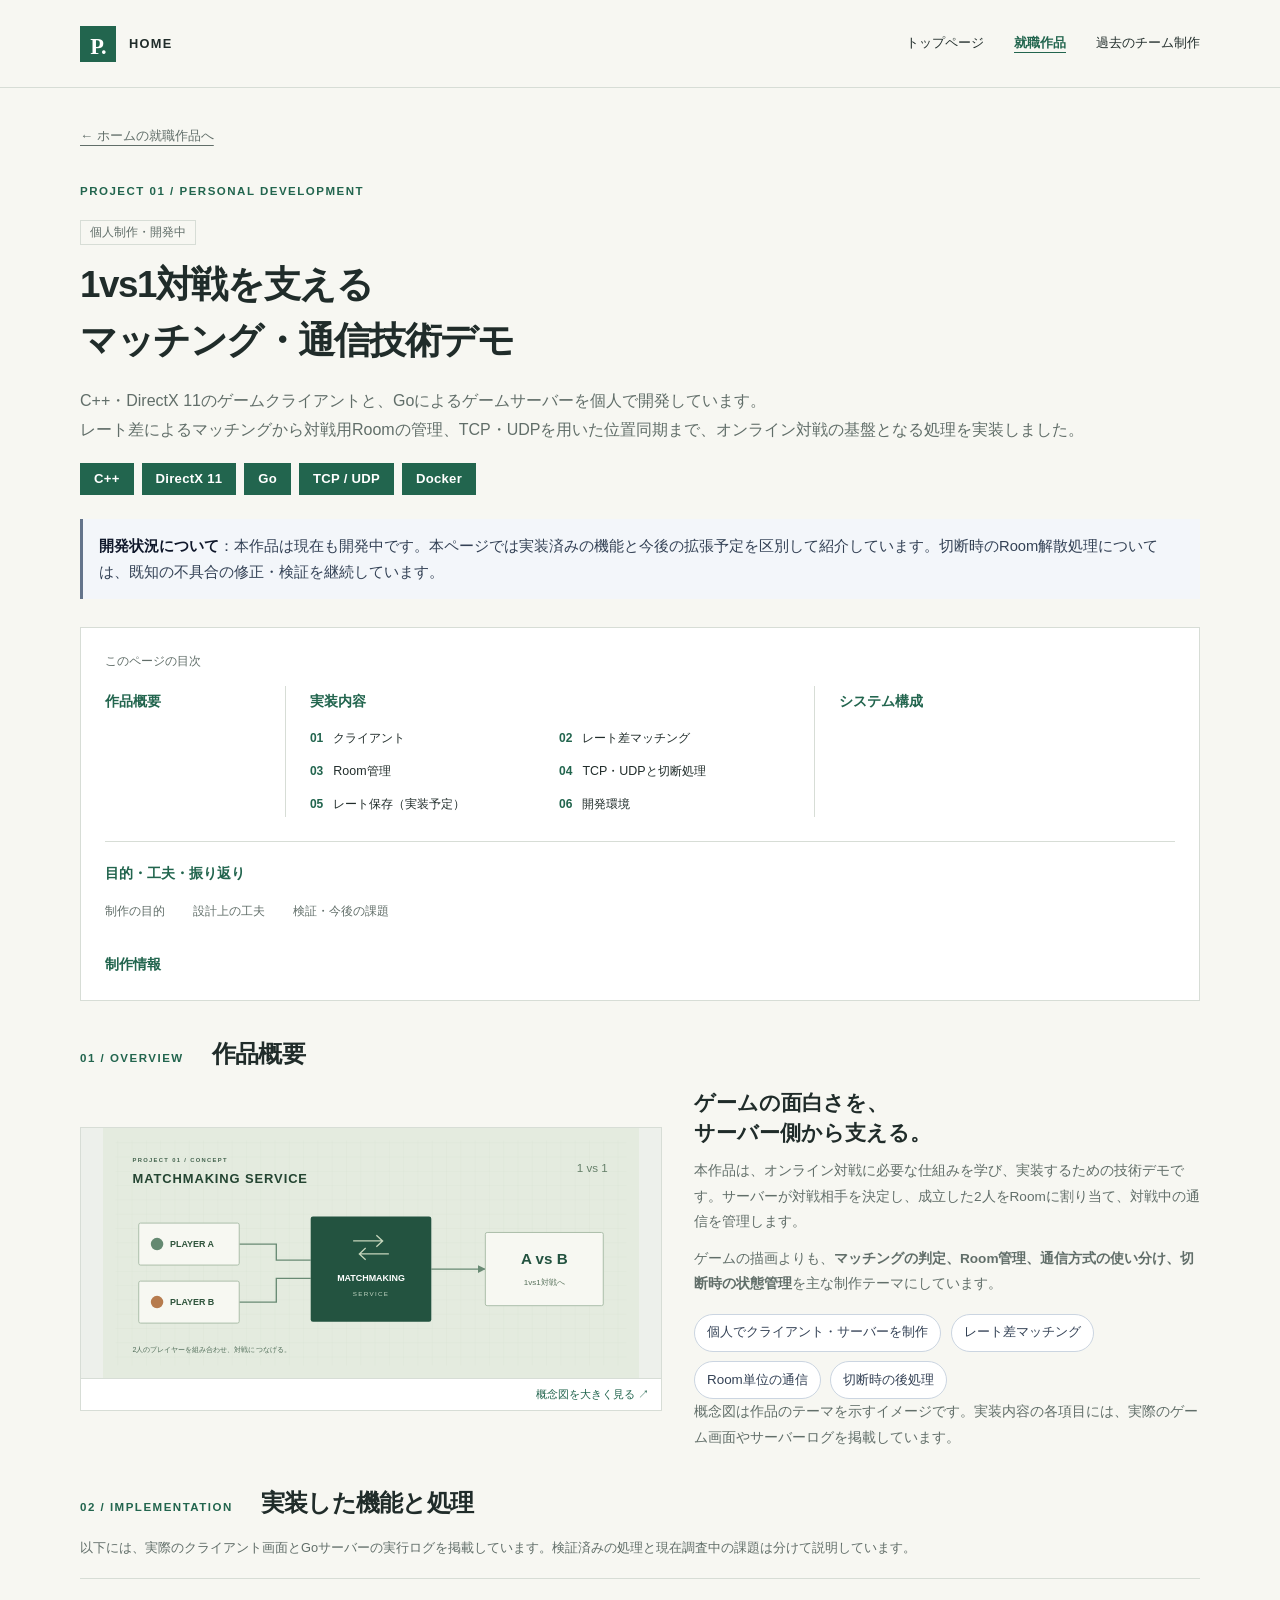
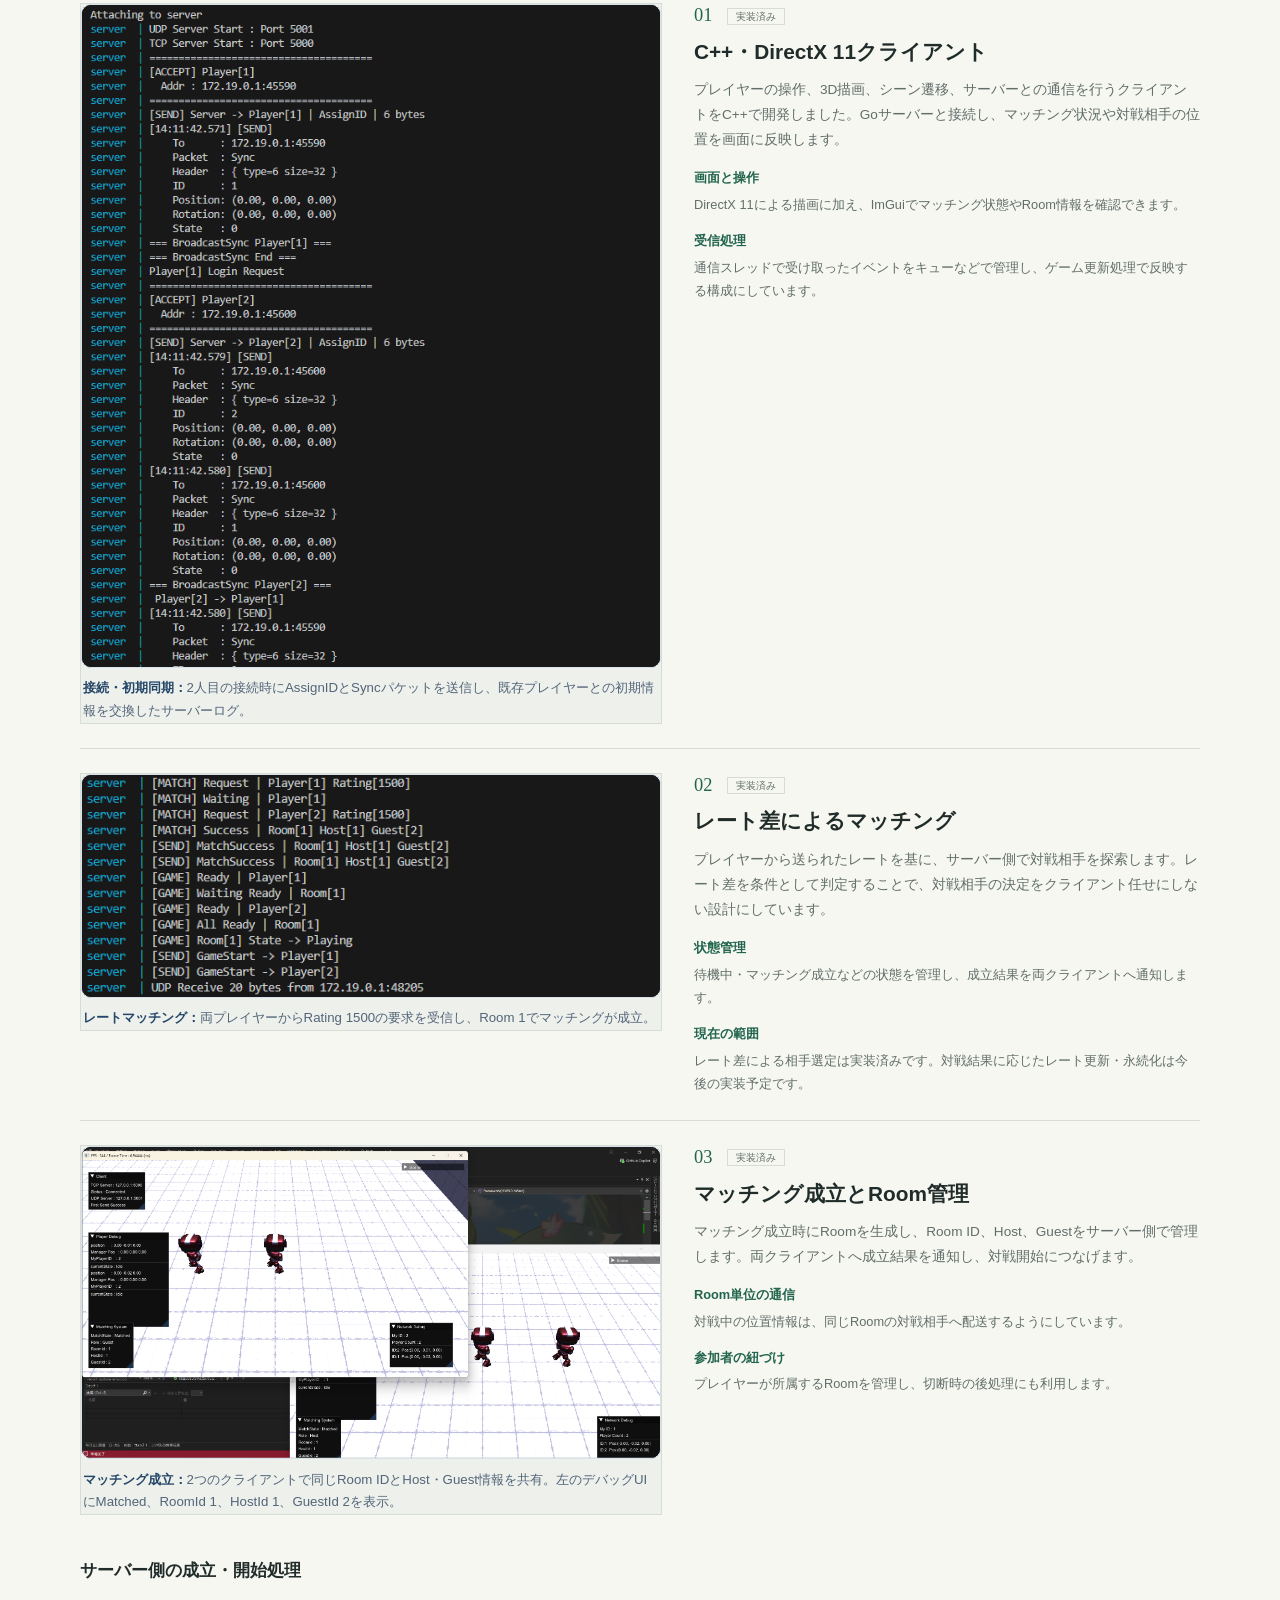
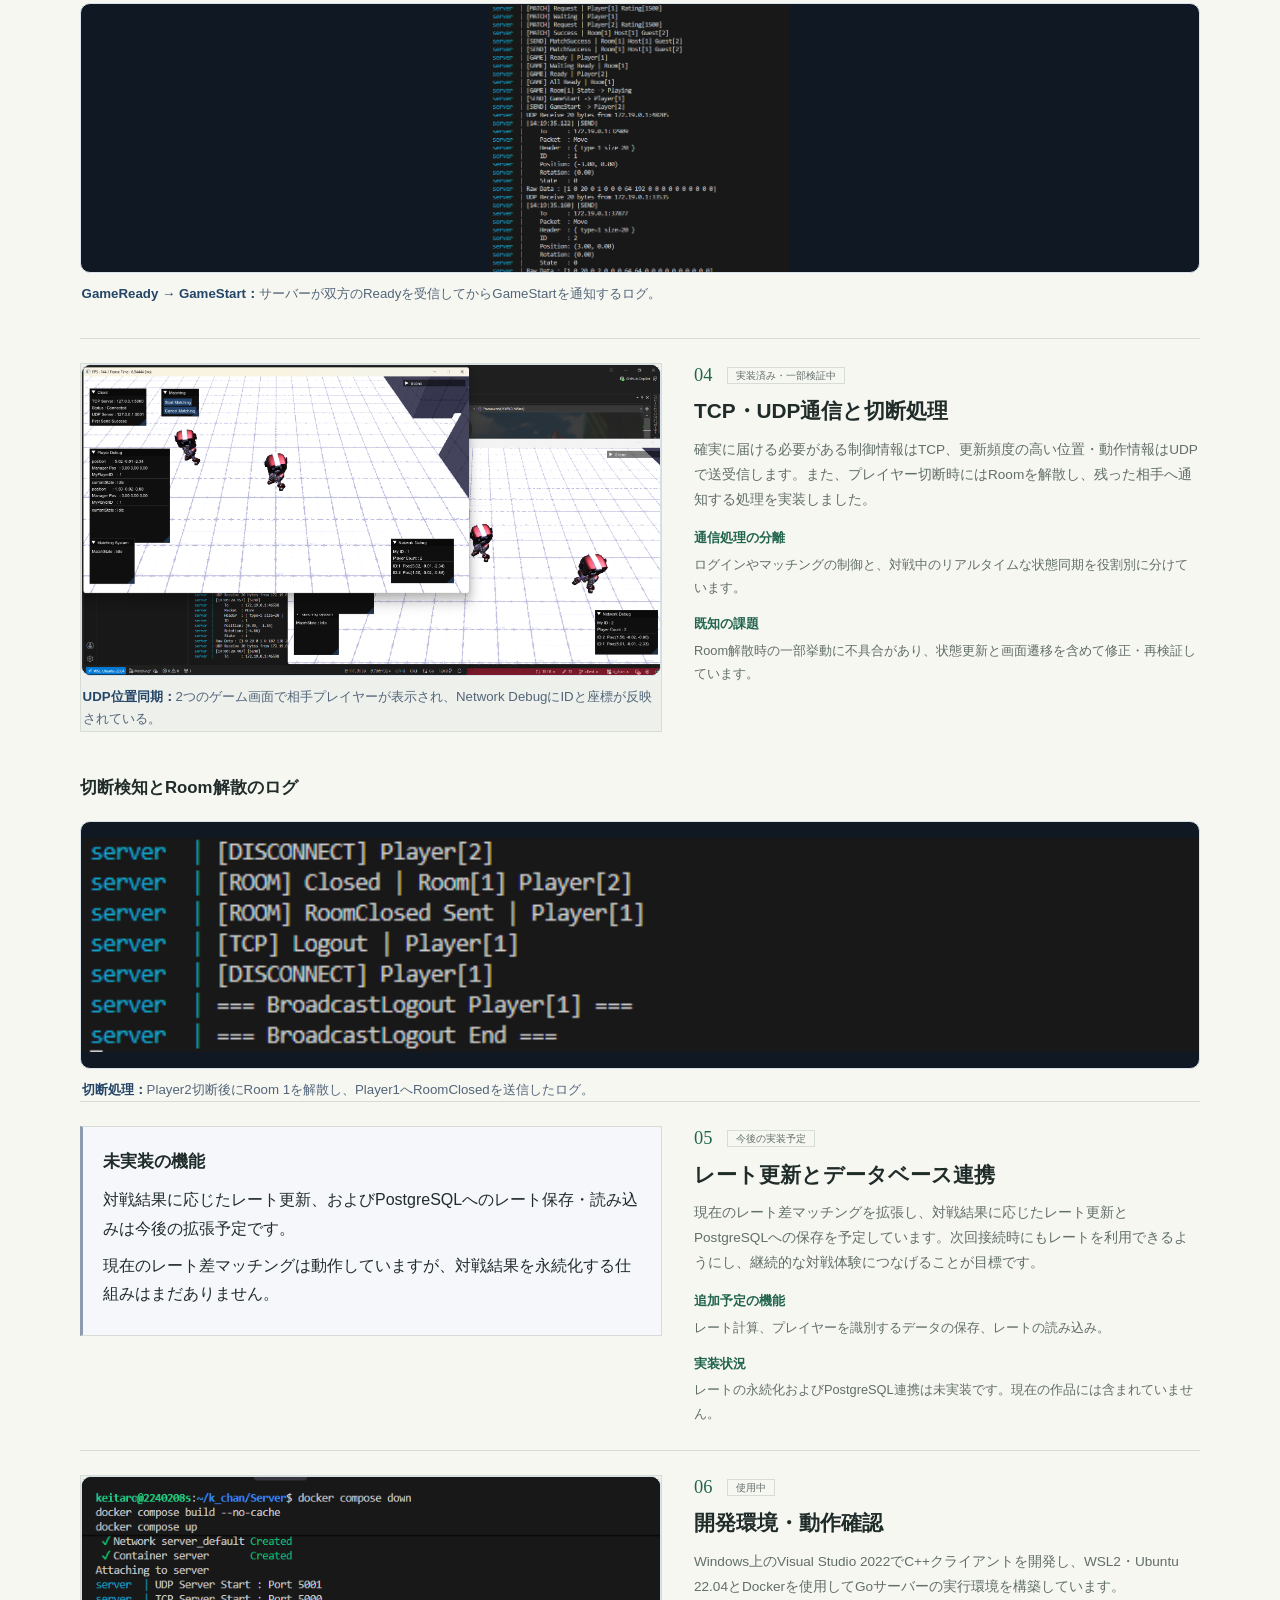
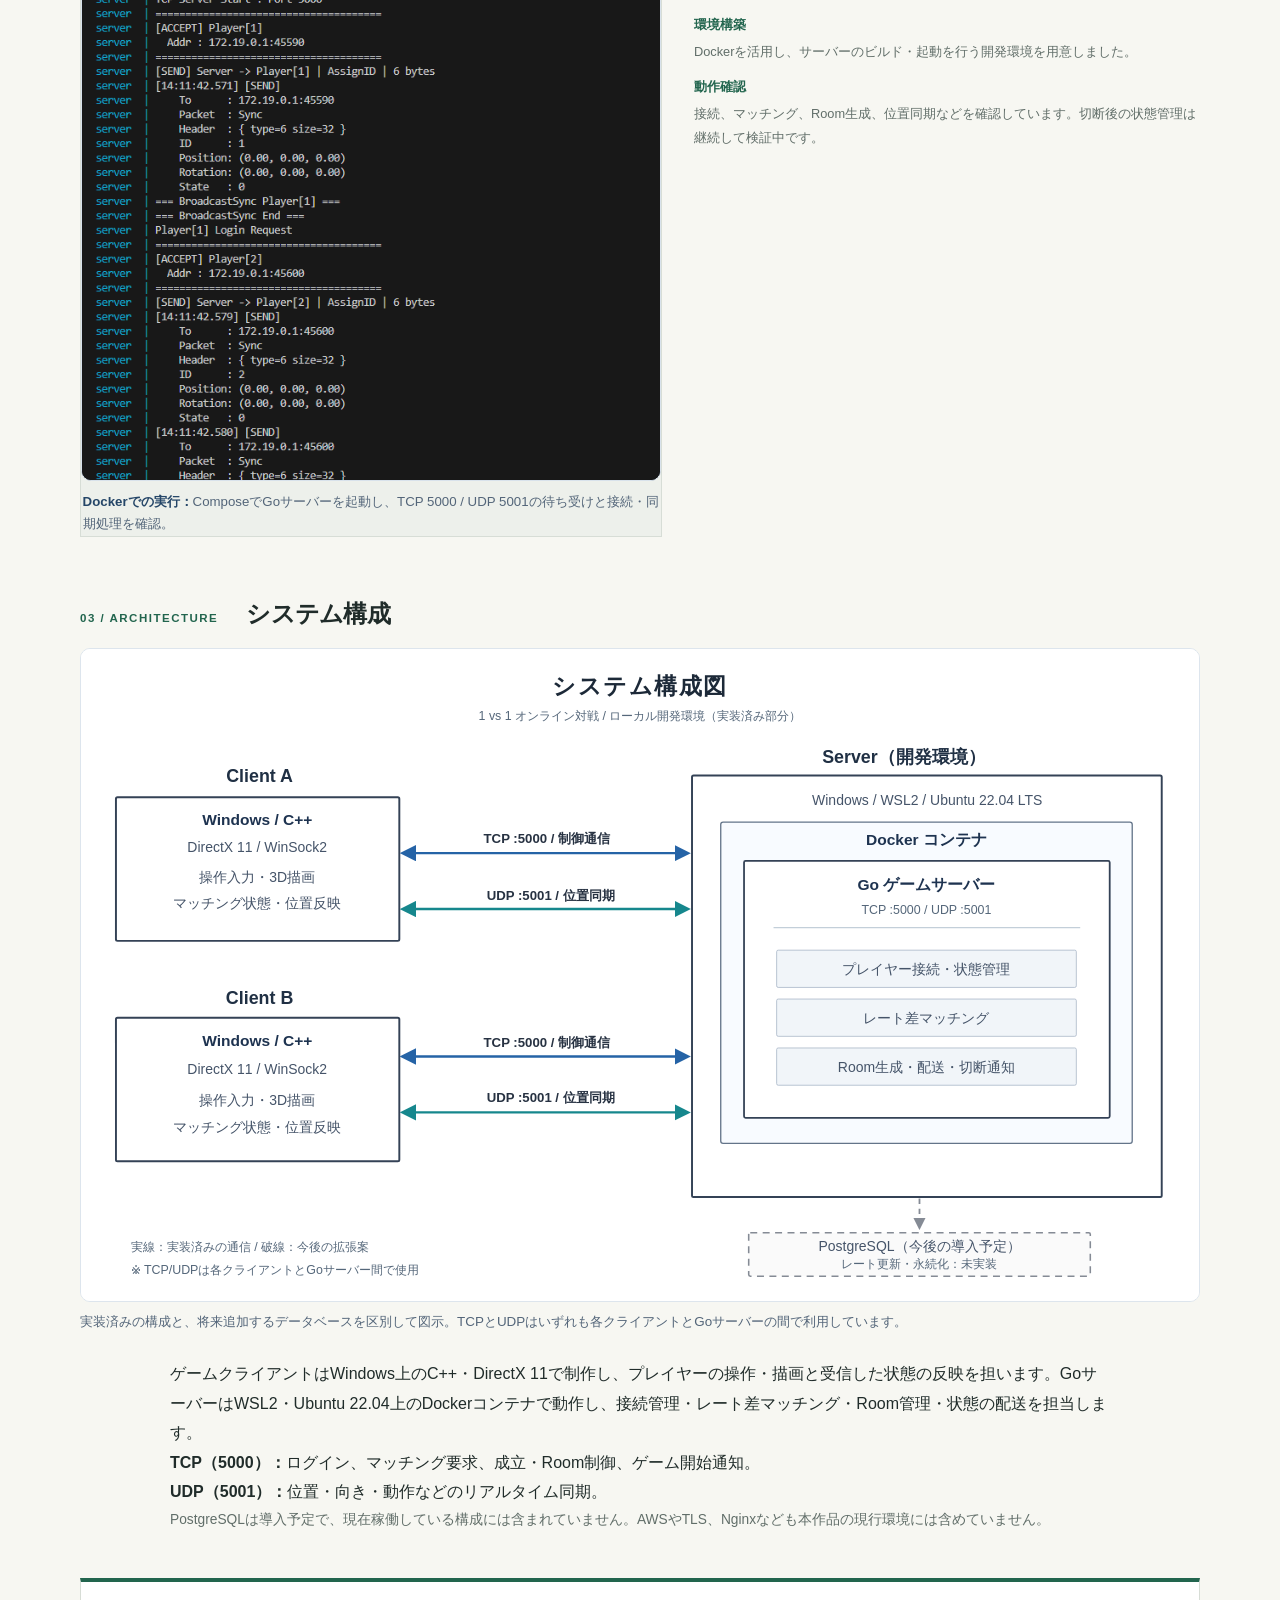
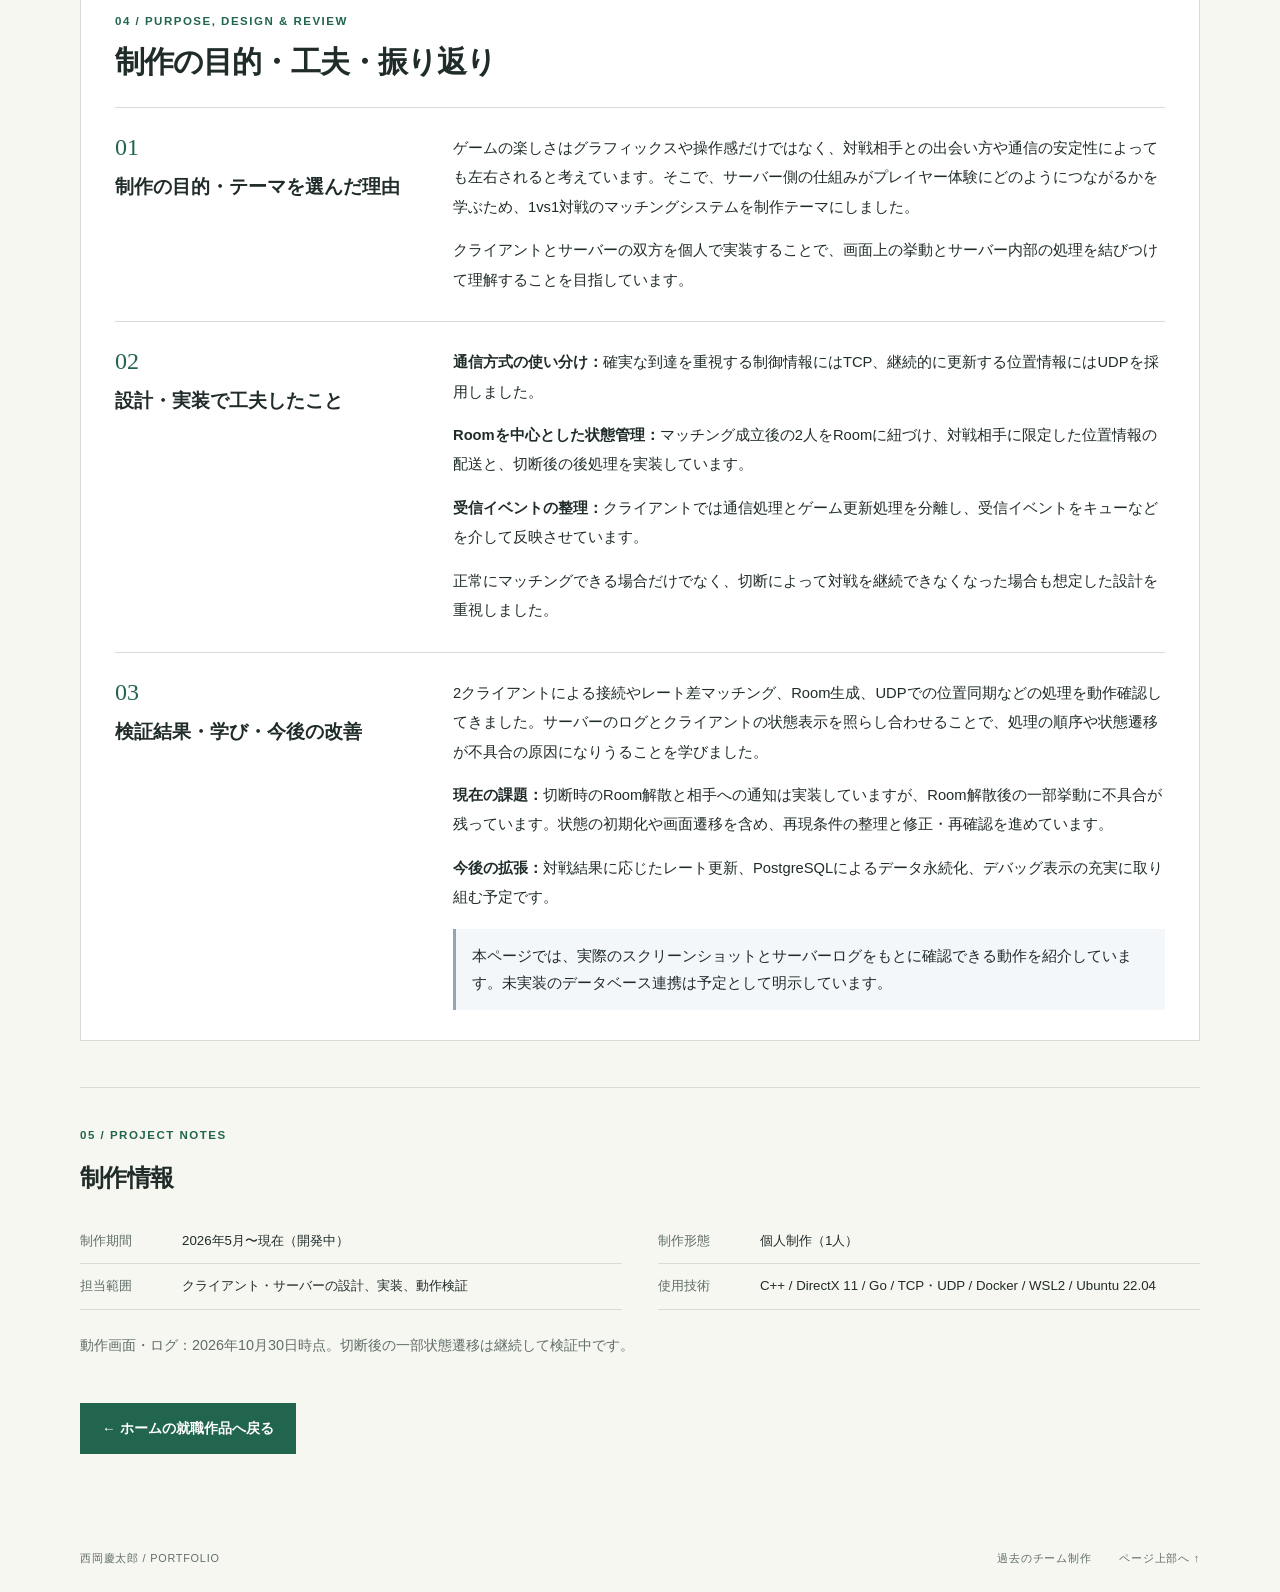
==== commit 05319ec9: "就職作品詳細ページの暫定完成" ====
--- a/project.html
+++ b/project.html
@@ -1,135 +1,297 @@
 <!DOCTYPE html>
 <html lang="ja">
 <head>
-  <meta charset="UTF-8">
-  <meta name="viewport" content="width=device-width, initial-scale=1">
-  <title>1vs1対戦におけるマッチングサービスの技術デモ（仮題） | 西岡慶太郎</title>
-  <meta name="description" content="西岡慶太郎の就職作品「1vs1対戦におけるマッチングサービスの技術デモ（仮題）」の紹介ページです。">
-  <link rel="stylesheet" href="./style.css">
+<meta charset="utf-8"/>
+<meta content="width=device-width, initial-scale=1" name="viewport"/>
+<meta content="C++・DirectX 11クライアントとGoサーバーによる1vs1オンライン対戦技術デモ。レート差マッチング、Room管理、TCP/UDP通信、切断処理の設計・実装を紹介します。" name="description"/>
+<title>1vs1対戦のマッチング・通信技術デモ | 西岡慶太郎</title>
+<link href="./style.css" rel="stylesheet"/>
+<!-- このページで追加した図解・補足表示のみのスタイル。既存のstyle.cssと併用できます。 -->
+<style>
+    .tech-overview-note { margin: 0 0 1.7rem; padding: .85rem 1rem; border-left: 3px solid #64748b; background: #f3f6fa; color: #334155; font-size: .92rem; line-height: 1.8; }
+    .tech-overview-note strong { color: #0f172a; }
+    .tech-keypoints { display: flex; flex-wrap: wrap; gap: .6rem; list-style: none; margin: 1.1rem 0 0; padding: 0; }
+    .tech-keypoints li { border: 1px solid #cbd5e1; border-radius: 999px; padding: .35rem .75rem; font-size: .84rem; background: #fff; color: #334155; }
+    .tech-diagram { width: 100%; box-sizing: border-box; margin: 0; padding: 1.4rem 1rem; border: 1px solid #dbe4ee; border-radius: 12px; background: linear-gradient(150deg, #f8fafc 5%, #edf3f8 100%); color: #152338; }
+    .tech-diagram * { box-sizing: border-box; }
+    .tech-diagram figcaption { margin-top: 1.05rem; text-align: center; font-size: .78rem; color: #536579; line-height: 1.6; }
+    .tech-diagram-title { font-size: .77rem; color: #57708c; letter-spacing: .08em; font-weight: 700; margin: 0 0 1.1rem; text-align: center; }
+    .tech-flow { display: flex; justify-content: center; align-items: stretch; gap: .55rem; flex-wrap: wrap; }
+    .tech-flow.stack { flex-direction: column; align-items: stretch; max-width: 370px; margin-inline: auto; }
+    .tech-box { flex: 1 1 115px; min-width: 0; padding: .85rem .75rem; border: 1px solid #bbcadc; background: #fff; border-radius: 10px; text-align: center; box-shadow: 0 2px 5px rgba(27, 52, 78, .04); }
+    .tech-box.accent { border-color: #6389b3; background: #e9f2ff; }
+    .tech-box.plan { border-style: dashed; }
+    .tech-box strong { display: block; font-size: .94rem; line-height: 1.4; color: #0f2745; }
+    .tech-box small { display: block; font-size: .76rem; line-height: 1.65; margin-top: .35rem; color: #526880; }
+    .tech-arrow { align-self: center; color: #486c95; font-size: 1.4rem; font-weight: 700; flex: 0 0 auto; }
+    .tech-flow.stack .tech-arrow { text-align: center; line-height: 1; }
+    .tech-code { display: block; margin: .7rem auto 0; max-width: max-content; padding: .3rem .65rem; border-radius: 6px; background: #e2eaf3; color: #254668; font-family: ui-monospace, SFMono-Regular, Consolas, monospace; font-size: .78rem; }
+    .tech-protocols { display: grid; grid-template-columns: 1fr 1fr; gap: .75rem; }
+    .tech-protocols .tech-box { text-align: left; }
+    .tech-protocols .tech-box strong { font-size: 1rem; }
+    .tech-protocols .tech-box small { margin-top: .5rem; }
+    .tech-list { margin: .9rem 0 0; padding-left: 1.2rem; line-height: 1.85; }
+    .tech-detail-inline { margin: .7rem 0; line-height: 1.85; }
+    .tech-architecture { display: grid; grid-template-columns: minmax(0,1fr) minmax(0,1.25fr) minmax(0,1fr); align-items: center; gap: .7rem; }
+    .tech-architecture .tech-box { overflow-wrap: anywhere; }
+    .tech-arch-lines { min-width: 0; display: flex; flex-direction: column; gap: .9rem; color: #476481; font-weight: 600; font-size: .77rem; text-align: center; }
+    .tech-arch-lines span { display: block; border-top: 2px solid #7894b2; padding-top: .38rem; }
+    .tech-arch-server { display: flex; flex-direction: column; gap: .45rem; }
+    .tech-arch-server .tech-box { padding: 1rem .6rem; }
+    .tech-arch-sub { display: flex; flex-wrap: wrap; gap: .4rem; justify-content: center; }
+    .tech-arch-sub span { font-size: .73rem; background: #d8e8f8; border-radius: 5px; padding: .25rem .4rem; color: #2b527a; }
+    .tech-review-note { padding: .9rem 1rem; background: #f4f7fa; border-left: 3px solid #94a3b8; line-height: 1.8; margin-top: 1rem; }
+    .tech-terms { font-size: .84rem; line-height: 1.8; }
+    .tech-terms strong { color: #1c4168; }
+    .tech-facts-note { margin-top: 1rem; font-size: .9rem; line-height: 1.8; }
+    @media (max-width: 640px) {
+      .tech-protocols { grid-template-columns: 1fr; }
+      .tech-architecture { grid-template-columns: 1fr; gap: .7rem; }
+      .tech-arch-lines { flex-direction: row; justify-content: center; }
+      .tech-arch-lines span { flex: 1 1 40%; }
+      .tech-diagram { padding: 1.1rem .7rem; }
+      .tech-box { flex-basis: 100px; }
+    }
+  
+    /* 実画面・ログ画像の表示 */
+    .evidence-shot{margin:0;min-width:0}
+    .evidence-shot a{display:block; overflow:hidden; background:#101824; border:1px solid #d8e2eb;border-radius:10px;}
+    .evidence-shot img{display:block;width:100%;height:auto;object-fit:contain;}
+    .evidence-shot figcaption{font-size:.83rem;line-height:1.7;color:#536579;padding:.6rem .1rem 0;}
+    .evidence-shot figcaption strong{color:#254668;}
+    .evidence-gallery{display:grid;grid-template-columns:repeat(auto-fit,minmax(min(100%,290px),1fr));gap:1.2rem;margin:1.1rem 0 2rem;}
+    .evidence-gallery .evidence-shot a{height:100%;max-height:270px;}
+    .evidence-gallery .evidence-shot img{height:100%;max-height:270px;object-fit:contain;}
+    .evidence-full{margin:0 0 1.1rem;}
+    .evidence-full img{width:100%;height:auto;}
+    .architecture-image{margin:0 auto 1.6rem;max-width:1200px;}
+    .architecture-image a{display:block;border:1px solid #dde5ed;border-radius:10px;overflow:hidden;background:white;}
+    .architecture-image img{width:100%;height:auto;display:block;}
+    .architecture-image figcaption{font-size:.84rem;color:#536579;margin-top:.55rem;line-height:1.7;}
+    .architecture-summary{max-width:940px;margin:0 auto 1.6rem;line-height:1.85;}
+    .implementation-note{padding:1.1rem 1.25rem;border-left:3px solid #8c9cae;background:#f5f7fa;line-height:1.8;}
+    .implementation-note h4{margin:.1rem 0 .55rem;font-size:1.08rem;}
+    .implementation-note p{margin:.5rem 0;}
+    .gallery-label{font-size:1.05rem;font-weight:700;margin:1rem 0 .55rem;}
+    @media(max-width:720px){.evidence-gallery{grid-template-columns:1fr}.evidence-gallery .evidence-shot a,.evidence-gallery .evidence-shot img{max-height:unset}}
+</style>
 </head>
 <body>
-  <a class="skip-link" href="#main">本文へ移動</a>
-  <header class="site-header">
-    <a class="brand" href="./index.html" aria-label="ポートフォリオ ホーム"><span class="brand-mark" aria-hidden="true">P.</span> HOME</a>
-    <nav id="site-nav" aria-label="メインナビゲーション">
-      <a href="./index.html">トップページ</a>
-      <a href="./project.html" aria-current="page">就職作品</a>
-      <a href="./team.html">過去のチーム制作</a>
-    </nav>
-  </header>
-  <main id="main">
-    <div class="template-note"><span class="note-dot" aria-hidden="true"></span>このページは現在編集中です。制作情報や実装の詳細は順次追記します。</div>
-    <div class="wrap project-page">
-      <a class="back-link" href="./index.html#works">← ホームの就職作品へ</a>
-      <header class="project-header matching-header">
-        <p class="eyebrow">PROJECT 01 / 就職作品</p>
-        <p class="draft-label">仮題</p>
-        <h1>1vs1対戦における<br>マッチングサービスの技術デモ</h1>
-        <p class="project-lead">1vs1対戦の対戦相手を組み合わせるマッチングサービスを題材にした技術デモです。<br>Goによるサーバー開発と、C++・TCP/UDP・Dockerを用いた制作内容を紹介します。</p>
-        <ul class="project-tech-tags" aria-label="就職作品の主な使用技術"><li>C++</li><li>Go</li><li>TCP / UDP</li><li>Docker</li></ul>
-      </header>
-      <nav class="visual-index project-detail-index" aria-label="就職作品の目次">
-        <div class="detail-index-main"><a href="#concept">全体像</a><a href="#screenshots">機能・処理の詳細</a><a href="#architecture">構成図</a><a href="#project-notes">制作情報</a></div>
-        <div class="detail-index-items"><a href="#entry"><span>01</span> 操作画面</a><a href="#waiting"><span>02</span> 待機状態</a><a href="#matched"><span>03</span> 成立結果</a><a href="#logs"><span>04</span> 実行ログ</a><a href="#data"><span>05</span> データ管理</a><a href="#environment"><span>06</span> 実行環境</a></div>
-      </nav>
-      <section class="visual-section compact-overview" id="concept" aria-labelledby="concept-title">
-        <div class="visual-section-heading"><p class="eyebrow">01 / CONCEPT</p><h2 id="concept-title">サービスの全体像</h2></div>
-        <div class="detail-row overview-row">
-          <figure class="detail-media"><a href="./images/matchmaking-wide.svg" target="_blank" rel="noopener" aria-label="サービスの概念図の画像を大きく見る（新しいタブ）"><img src="./images/matchmaking-wide.svg" alt="2人のプレイヤーを組み合わせ、1vs1対戦につなげるサービスの概念図。" width="1200" height="675" loading="lazy"><span class="image-open">画像を大きく見る ↗</span></a></figure>
-          <div class="detail-copy"><h3>1vs1対戦へつなぐ、<br>マッチングの仕組み。</h3><p>対戦相手を組み合わせるサービスを題材にした技術デモです。</p><p class="muted">左の画像はテーマを示す概念図です。実際の画面・処理・構成は、下の各項目で紹介予定です。</p></div>
-        </div>
-      </section>
-      <section class="visual-section feature-details" id="screenshots" aria-labelledby="screenshots-title">
-        <div class="visual-section-heading"><p class="eyebrow">02 / DETAILS</p><h2 id="screenshots-title">機能・処理ごとの詳細</h2></div>
-        <p class="section-draft-note">画像・説明を順次追加します。以下は紹介予定の項目で、実装内容に合わせて更新します。</p>
-        <!-- 詳細項目1：この article 全体をコピーして追加できます。id は重複させないでください。 -->
-        <article class="detail-row" id="entry" aria-labelledby="entry-title">
-          <!-- 画像の差し替え：href と src の両方を同じ画像ファイルに変更します。 -->
-          <figure class="detail-media"><a href="./images/demo-screen-placeholder.svg" target="_blank" rel="noopener" aria-label="受付・操作画面の画像を大きく見る（新しいタブ）"><img src="./images/demo-screen-placeholder.svg" alt="操作する画面を追加するための仮画像。" width="1200" height="675" loading="lazy"><span class="image-open">画像を大きく見る ↗</span></a></figure>
-          <div class="detail-copy">
-            <p class="detail-number">01 <span>紹介予定</span></p>
-            <h3 id="entry-title">受付・操作画面</h3>
-            <p>マッチングを始める操作と、画面に表示される情報を紹介します。</p>
-            <dl class="detail-points"><div><dt>操作の流れ</dt><dd>開始前に必要な操作、入力する情報、開始後の画面の変化を追記します。</dd></div><div><dt>実装のポイント</dt><dd>入力の確認やリクエストの送信など、自分で実装した部分を説明します。</dd></div></dl>
-          </div>
-        </article>
-        <!-- 詳細項目2：この article 全体をコピーして追加できます。id は重複させないでください。 -->
-        <article class="detail-row" id="waiting" aria-labelledby="waiting-title">
-          <!-- 画像の差し替え：href と src の両方を同じ画像ファイルに変更します。 -->
-          <figure class="detail-media"><a href="./images/matching-wait-placeholder.svg" target="_blank" rel="noopener" aria-label="マッチング待機の画像を大きく見る（新しいタブ）"><img src="./images/matching-wait-placeholder.svg" alt="待機中の画面・状態を追加するための仮画像。" width="1200" height="675" loading="lazy"><span class="image-open">画像を大きく見る ↗</span></a></figure>
-          <div class="detail-copy">
-            <p class="detail-number">02 <span>紹介予定</span></p>
-            <h3 id="waiting-title">マッチング待機</h3>
-            <p>対戦相手が決まるまでの待機状態を紹介します。</p>
-            <dl class="detail-points"><div><dt>処理の流れ</dt><dd>待機の開始から終了まで、どのように状態を管理するかを追記します。</dd></div><div><dt>工夫・確認したこと</dt><dd>待機人数やキャンセルなど、実際に対応・確認した内容を説明します。</dd></div></dl>
-          </div>
-        </article>
-        <!-- 詳細項目3：この article 全体をコピーして追加できます。id は重複させないでください。 -->
-        <article class="detail-row" id="matched" aria-labelledby="matched-title">
-          <!-- 画像の差し替え：href と src の両方を同じ画像ファイルに変更します。 -->
-          <figure class="detail-media"><a href="./images/matching-result-placeholder.svg" target="_blank" rel="noopener" aria-label="マッチング成立の画像を大きく見る（新しいタブ）"><img src="./images/matching-result-placeholder.svg" alt="組み合わせが決まった結果を追加するための仮画像。" width="1200" height="675" loading="lazy"><span class="image-open">画像を大きく見る ↗</span></a></figure>
-          <div class="detail-copy">
-            <p class="detail-number">03 <span>紹介予定</span></p>
-            <h3 id="matched-title">マッチング成立</h3>
-            <p>2人が組み合わされたことを確認できる画面を紹介します。</p>
-            <dl class="detail-points"><div><dt>組み合わせの条件</dt><dd>どの条件で対戦相手を決めるか、実際に採用したルールを追記します。</dd></div><div><dt>成立後の処理</dt><dd>両者への通知や次の画面への移動など、実装した処理と確認結果を説明します。</dd></div></dl>
-          </div>
-        </article>
-        <!-- 詳細項目4：この article 全体をコピーして追加できます。id は重複させないでください。 -->
-        <article class="detail-row" id="logs" aria-labelledby="logs-title">
-          <!-- 画像の差し替え：href と src の両方を同じ画像ファイルに変更します。 -->
-          <figure class="detail-media"><a href="./images/server-log-placeholder.svg" target="_blank" rel="noopener" aria-label="サーバーの処理・ログの画像を大きく見る（新しいタブ）"><img src="./images/server-log-placeholder.svg" alt="処理を確認できる実行ログを追加するための仮画像。" width="1200" height="675" loading="lazy"><span class="image-open">画像を大きく見る ↗</span></a></figure>
-          <div class="detail-copy">
-            <p class="detail-number">04 <span>紹介予定</span></p>
-            <h3 id="logs-title">サーバーの処理・ログ</h3>
-            <p>Goで開発しているサーバーについて、画面の操作に応じた処理を実行ログとともに紹介します。</p>
-            <dl class="detail-points"><div><dt>ログの見どころ</dt><dd>受付・待機・成立などの処理に対応する行や、注目してほしい値を追記します。</dd></div><div><dt>検証したこと</dt><dd>試した条件と結果、不具合への対応など、確認できた内容を説明します。</dd></div></dl>
-          </div>
-        </article>
-        <!-- 詳細項目5：この article 全体をコピーして追加できます。id は重複させないでください。 -->
-        <article class="detail-row" id="data" aria-labelledby="data-title">
-          <!-- 画像の差し替え：href と src の両方を同じ画像ファイルに変更します。 -->
-          <figure class="detail-media"><a href="./images/matching-data-placeholder.svg" target="_blank" rel="noopener" aria-label="データの管理の画像を大きく見る（新しいタブ）"><img src="./images/matching-data-placeholder.svg" alt="保存する情報・データの関係を追加するための仮画像。" width="1200" height="675" loading="lazy"><span class="image-open">画像を大きく見る ↗</span></a></figure>
-          <div class="detail-copy">
-            <p class="detail-number">05 <span>紹介予定</span></p>
-            <h3 id="data-title">データの管理</h3>
-            <p>データの管理方法を、図や確認画面とともに紹介する欄です。</p>
-            <dl class="detail-points"><div><dt>管理する情報</dt><dd>データベースを使う場合は、保存する情報やテーブルの関係を追記します。</dd></div><div><dt>設計の理由</dt><dd>採用した管理方法と、その構成にした理由を説明します。使用しない場合は欄を削除できます。</dd></div></dl>
-          </div>
-        </article>
-        <!-- 詳細項目6：この article 全体をコピーして追加できます。id は重複させないでください。 -->
-        <article class="detail-row" id="environment" aria-labelledby="environment-title">
-          <!-- 画像の差し替え：href と src の両方を同じ画像ファイルに変更します。 -->
-          <figure class="detail-media"><a href="./images/matching-environment-placeholder.svg" target="_blank" rel="noopener" aria-label="実行環境・動作確認の画像を大きく見る（新しいタブ）"><img src="./images/matching-environment-placeholder.svg" alt="サーバーの実行環境・確認画面を追加するための仮画像。" width="1200" height="675" loading="lazy"><span class="image-open">画像を大きく見る ↗</span></a></figure>
-          <div class="detail-copy">
-            <p class="detail-number">06 <span>紹介予定</span></p>
-            <h3 id="environment-title">実行環境・動作確認</h3>
-            <p>Dockerを含む実行環境と、動作確認の手順を紹介する欄です。</p>
-            <dl class="detail-points"><div><dt>環境の構成</dt><dd>実際に使用した環境を追記します。AWSを使用した場合は、利用したサービスと役割を説明します。</dd></div><div><dt>動作確認の結果</dt><dd>実行手順と確認した条件・結果を追記します。未検証の内容は今後の課題として記載します。</dd></div></dl>
-          </div>
-        </article>
-      </section>
-      <section class="visual-section" id="architecture" aria-labelledby="architecture-title">
-        <div class="visual-section-heading"><p class="eyebrow">03 / ARCHITECTURE</p><h2 id="architecture-title">システム構成図</h2></div>
-        <div class="detail-row overview-row">
-          <figure class="detail-media"><a href="./images/architecture-placeholder.svg" target="_blank" rel="noopener" aria-label="システム構成図の画像を大きく見る（新しいタブ）"><img src="./images/architecture-placeholder.svg" alt="実際のシステム構成図を追加するための仮画像。" width="1200" height="675" loading="lazy"><span class="image-open">画像を大きく見る ↗</span></a></figure>
-          <div class="detail-copy"><h3>採用した技術と、<br>それぞれの役割</h3><p>使用した言語・データベース・実行環境を、実際の構成に合わせて追記します。</p><p class="muted">C++・Go間の通信とTCP/UDPの用途、Dockerの構成が伝わる図を掲載予定です。</p></div>
-        </div>
-      </section>
-      <section class="project-notes" id="project-notes" aria-labelledby="project-notes-title">
-        <div><p class="eyebrow">04 / PROJECT NOTES</p><h2 id="project-notes-title">制作情報と補足</h2>
-          <dl class="project-meta"><div><dt>制作期間</dt><dd>追記予定</dd></div><div><dt>制作人数</dt><dd>追記予定</dd></div><div><dt>担当</dt><dd>追記予定</dd></div><div><dt>使用技術</dt><dd>C++ / Go / TCP・UDP / Docker</dd></div></dl>
-          <p class="muted">公開できる動画・ソースコードへのリンクは追加予定です。</p>
-        </div>
-        <div class="project-explanations">
-          <details><summary>制作の目的・テーマを選んだ理由</summary><div class="detail-content"><p>1vs1対戦におけるマッチングサービスを題材としています。テーマを選んだ理由と、この技術デモで確かめたいことを追記します。</p></div></details>
-          <details><summary>設計・実装で工夫したこと</summary><div class="detail-content"><p>対戦相手を選ぶ条件、待機中の状態、同時リクエストへの対応など、実際に実装した内容に合わせて説明します。</p></div></details>
-          <details><summary>検証結果・学び・今後の改善</summary><div class="detail-content"><p>検証した環境・条件・結果と、残っている課題を追記します。測定値を掲載する場合は、測定条件も添えます。</p></div></details>
-        </div>
-      </section>
-      <div class="page-actions"><a class="button" href="./index.html#works">← ホームの就職作品へ戻る</a></div>
-    </div>
-  </main>
-  <footer class="site-footer wrap"><span>西岡慶太郎 / PORTFOLIO</span><div class="footer-links"><a href="./team.html">過去のチーム制作</a><a href="#main">ページ上部へ ↑</a></div></footer>
+<a class="skip-link" href="#main">本文へ移動</a>
+<header class="site-header">
+<a aria-label="ポートフォリオ ホーム" class="brand" href="./index.html"><span aria-hidden="true" class="brand-mark">P.</span> HOME</a>
+<nav aria-label="メインナビゲーション" id="site-nav">
+<a href="./index.html">トップページ</a>
+<a aria-current="page" href="./project.html">就職作品</a>
+<a href="./team.html">過去のチーム制作</a>
+</nav>
+</header>
+<main id="main">
+<div class="wrap project-page">
+<a class="back-link" href="./index.html#works">← ホームの就職作品へ</a>
+<header class="project-header matching-header">
+<p class="eyebrow">PROJECT 01 / PERSONAL DEVELOPMENT</p>
+<p class="draft-label">個人制作・開発中</p>
+<h1>1vs1対戦を支える<br/>マッチング・通信技術デモ</h1>
+<p class="project-lead">C++・DirectX 11のゲームクライアントと、Goによるゲームサーバーを個人で開発しています。<br/>レート差によるマッチングから対戦用Roomの管理、TCP・UDPを用いた位置同期まで、オンライン対戦の基盤となる処理を実装しました。</p>
+<ul aria-label="主な使用技術" class="project-tech-tags">
+<li>C++</li><li>DirectX 11</li><li>Go</li><li>TCP / UDP</li><li>Docker</li>
+</ul>
+</header>
+<div class="tech-overview-note">
+<strong>開発状況について</strong>：本作品は現在も開発中です。本ページでは実装済みの機能と今後の拡張予定を区別して紹介しています。切断時のRoom解散処理については、既知の不具合の修正・検証を継続しています。
+      </div>
+<nav aria-label="就職作品の目次" class="project-toc">
+<p class="toc-label">このページの目次</p>
+<ul class="toc-sections">
+<li><a href="#concept">作品概要</a></li>
+<li class="toc-details"><a href="#screenshots">実装内容</a>
+<ol>
+<li><a href="#entry"><span>01</span>クライアント</a></li>
+<li><a href="#waiting"><span>02</span>レート差マッチング</a></li>
+<li><a href="#matched"><span>03</span>Room管理</a></li>
+<li><a href="#logs"><span>04</span>TCP・UDPと切断処理</a></li>
+<li><a href="#data"><span>05</span>レート保存（実装予定）</a></li>
+<li><a href="#environment"><span>06</span>開発環境</a></li>
+</ol>
+</li>
+<li><a href="#architecture">システム構成</a></li>
+<li class="toc-reflection"><a href="#reflection">目的・工夫・振り返り</a>
+<ul><li><a href="#purpose">制作の目的</a></li><li><a href="#design">設計上の工夫</a></li><li><a href="#review">検証・今後の課題</a></li></ul>
+</li>
+<li><a href="#project-notes">制作情報</a></li>
+</ul>
+</nav>
+<section aria-labelledby="concept-title" class="visual-section compact-overview" id="concept">
+<div class="visual-section-heading"><p class="eyebrow">01 / OVERVIEW</p><h2 id="concept-title">作品概要</h2></div>
+<div class="detail-row overview-row">
+<figure class="detail-media">
+<a aria-label="マッチングシステムの概念図を別タブで開く" href="./images/matchmaking-wide.svg" rel="noopener" target="_blank">
+<img alt="2人のプレイヤーをマッチングし、1vs1対戦につなげる仕組みの概念図" height="675" loading="lazy" src="./images/matchmaking-wide.svg" width="1200"/>
+<span class="image-open">概念図を大きく見る ↗</span>
+</a>
+</figure>
+<div class="detail-copy">
+<h3>ゲームの面白さを、<br/>サーバー側から支える。</h3>
+<p>本作品は、オンライン対戦に必要な仕組みを学び、実装するための技術デモです。サーバーが対戦相手を決定し、成立した2人をRoomに割り当て、対戦中の通信を管理します。</p>
+<p>ゲームの描画よりも、<strong>マッチングの判定、Room管理、通信方式の使い分け、切断時の状態管理</strong>を主な制作テーマにしています。</p>
+<ul class="tech-keypoints"><li>個人でクライアント・サーバーを制作</li><li>レート差マッチング</li><li>Room単位の通信</li><li>切断時の後処理</li></ul>
+<p class="muted">概念図は作品のテーマを示すイメージです。実装内容の各項目には、実際のゲーム画面やサーバーログを掲載しています。</p>
+</div>
+</div>
+</section>
+<section aria-labelledby="screenshots-title" class="visual-section feature-details" id="screenshots">
+<div class="visual-section-heading"><p class="eyebrow">02 / IMPLEMENTATION</p><h2 id="screenshots-title">実装した機能と処理</h2></div>
+<p class="section-draft-note">以下には、実際のクライアント画面とGoサーバーの実行ログを掲載しています。検証済みの処理と現在調査中の課題は分けて説明しています。</p>
+<article aria-labelledby="entry-title" class="detail-row" id="entry">
+<figure class="detail-media evidence-shot">
+<a aria-label="画像を拡大表示（新しいタブ）" href="./images/server-client-login.png" rel="noopener" target="_blank">
+<img alt="Goサーバーのログ。Player1・Player2の接続、AssignID送信とSyncによる初期同期を表示。" loading="lazy" src="./images/server-client-login.png"/>
+</a><figcaption><strong>接続・初期同期：</strong>2人目の接続時にAssignIDとSyncパケットを送信し、既存プレイヤーとの初期情報を交換したサーバーログ。</figcaption></figure>
+<div class="detail-copy">
+<p class="detail-number">01 <span>実装済み</span></p>
+<h3 id="entry-title">C++・DirectX 11クライアント</h3>
+<p>プレイヤーの操作、3D描画、シーン遷移、サーバーとの通信を行うクライアントをC++で開発しました。Goサーバーと接続し、マッチング状況や対戦相手の位置を画面に反映します。</p>
+<dl class="detail-points">
+<div><dt>画面と操作</dt><dd>DirectX 11による描画に加え、ImGuiでマッチング状態やRoom情報を確認できます。</dd></div>
+<div><dt>受信処理</dt><dd>通信スレッドで受け取ったイベントをキューなどで管理し、ゲーム更新処理で反映する構成にしています。</dd></div>
+</dl>
+</div>
+</article>
+<article aria-labelledby="waiting-title" class="detail-row" id="waiting">
+<figure class="detail-media evidence-shot">
+<a aria-label="画像を拡大表示（新しいタブ）" href="./images/server-rating-match.png" rel="noopener" target="_blank">
+<img alt="GoサーバーでPlayer1とPlayer2のレート1500のマッチング要求を受け、Success Room1 Host1 Guest2が出ているログ。" loading="lazy" src="./images/server-rating-match.png"/>
+</a><figcaption><strong>レートマッチング：</strong>両プレイヤーからRating 1500の要求を受信し、Room 1でマッチングが成立。</figcaption></figure>
+<div class="detail-copy">
+<p class="detail-number">02 <span>実装済み</span></p>
+<h3 id="waiting-title">レート差によるマッチング</h3>
+<p>プレイヤーから送られたレートを基に、サーバー側で対戦相手を探索します。レート差を条件として判定することで、対戦相手の決定をクライアント任せにしない設計にしています。</p>
+<dl class="detail-points">
+<div><dt>状態管理</dt><dd>待機中・マッチング成立などの状態を管理し、成立結果を両クライアントへ通知します。</dd></div>
+<div><dt>現在の範囲</dt><dd>レート差による相手選定は実装済みです。対戦結果に応じたレート更新・永続化は今後の実装予定です。</dd></div>
+</dl>
+</div>
+</article>
+<article aria-labelledby="matched-title" class="detail-row" id="matched">
+<figure class="detail-media evidence-shot">
+<a aria-label="画像を拡大表示（新しいタブ）" href="./images/client-match-start.png" rel="noopener" target="_blank">
+<img alt="2つのC++ゲームクライアントが起動した画面。マッチング成立後、Host/GuestとRoom IDが表示され、両プレイヤーがゲーム画面にいる。" loading="lazy" src="./images/client-match-start.png"/>
+</a><figcaption><strong>マッチング成立：</strong>2つのクライアントで同じRoom IDとHost・Guest情報を共有。左のデバッグUIにMatched、RoomId 1、HostId 1、GuestId 2を表示。</figcaption></figure>
+<div class="detail-copy">
+<p class="detail-number">03 <span>実装済み</span></p>
+<h3 id="matched-title">マッチング成立とRoom管理</h3>
+<p>マッチング成立時にRoomを生成し、Room ID、Host、Guestをサーバー側で管理します。両クライアントへ成立結果を通知し、対戦開始につなげます。</p>
+<dl class="detail-points">
+<div><dt>Room単位の通信</dt><dd>対戦中の位置情報は、同じRoomの対戦相手へ配送するようにしています。</dd></div>
+<div><dt>参加者の紐づけ</dt><dd>プレイヤーが所属するRoomを管理し、切断時の後処理にも利用します。</dd></div>
+</dl>
+</div>
+</article><div class="evidence-support"><p class="gallery-label">サーバー側の成立・開始処理</p><div class="evidence-gallery"><figure class="evidence-shot"><a href="./images/server-game-start.png" rel="noopener" target="_blank"><img alt="マッチング成立後、Player1とPlayer2がReadyとなりGameStartが両プレイヤーへ送られたGoサーバーログ。" loading="lazy" src="./images/server-game-start.png"/></a><figcaption><strong>GameReady → GameStart：</strong>サーバーが双方のReadyを受信してからGameStartを通知するログ。</figcaption></figure></div></div>
+<article aria-labelledby="logs-title" class="detail-row" id="logs">
+<figure class="detail-media evidence-shot">
+<a aria-label="画像を拡大表示（新しいタブ）" href="./images/client-udp-sync.png" rel="noopener" target="_blank">
+<img alt="2クライアント間の位置同期を示すゲーム画面。各クライアントに自分と対戦相手のキャラクターが描画され、ネットワークデバッグ欄に2人の位置情報がある。" loading="lazy" src="./images/client-udp-sync.png"/>
+</a><figcaption><strong>UDP位置同期：</strong>2つのゲーム画面で相手プレイヤーが表示され、Network DebugにIDと座標が反映されている。</figcaption></figure>
+<div class="detail-copy">
+<p class="detail-number">04 <span>実装済み・一部検証中</span></p>
+<h3 id="logs-title">TCP・UDP通信と切断処理</h3>
+<p>確実に届ける必要がある制御情報はTCP、更新頻度の高い位置・動作情報はUDPで送受信します。また、プレイヤー切断時にはRoomを解散し、残った相手へ通知する処理を実装しました。</p>
+<dl class="detail-points">
+<div><dt>通信処理の分離</dt><dd>ログインやマッチングの制御と、対戦中のリアルタイムな状態同期を役割別に分けています。</dd></div>
+<div><dt>既知の課題</dt><dd>Room解散時の一部挙動に不具合があり、状態更新と画面遷移を含めて修正・再検証しています。</dd></div>
+</dl>
+</div>
+</article><div class="evidence-support"><p class="gallery-label">切断検知とRoom解散のログ</p><div class="evidence-gallery"><figure class="evidence-shot"><a href="./images/server-room-closed.png" rel="noopener" target="_blank"><img alt="サーバーログ。Player2 disconnect、Room1 closed、RoomClosed Sent Player1が表示されている。" loading="lazy" src="./images/server-room-closed.png"/></a><figcaption><strong>切断処理：</strong>Player2切断後にRoom 1を解散し、Player1へRoomClosedを送信したログ。</figcaption></figure></div></div>
+<article aria-labelledby="data-title" class="detail-row" id="data">
+<div class="detail-media implementation-note" role="note">
+<h4>未実装の機能</h4>
+<p>対戦結果に応じたレート更新、およびPostgreSQLへのレート保存・読み込みは今後の拡張予定です。</p>
+<p>現在のレート差マッチングは動作していますが、対戦結果を永続化する仕組みはまだありません。</p>
+</div>
+<div class="detail-copy">
+<p class="detail-number">05 <span>今後の実装予定</span></p>
+<h3 id="data-title">レート更新とデータベース連携</h3>
+<p>現在のレート差マッチングを拡張し、対戦結果に応じたレート更新とPostgreSQLへの保存を予定しています。次回接続時にもレートを利用できるようにし、継続的な対戦体験につなげることが目標です。</p>
+<dl class="detail-points">
+<div><dt>追加予定の機能</dt><dd>レート計算、プレイヤーを識別するデータの保存、レートの読み込み。</dd></div>
+<div><dt>実装状況</dt><dd>レートの永続化およびPostgreSQL連携は未実装です。現在の作品には含まれていません。</dd></div>
+</dl>
+</div>
+</article>
+<article aria-labelledby="environment-title" class="detail-row" id="environment">
+<figure class="detail-media evidence-shot">
+<a aria-label="画像を拡大表示（新しいタブ）" href="./images/server-docker-start.png" rel="noopener" target="_blank">
+<img alt="Docker ComposeでGoサーバーを起動したターミナル。UDP Server Start Port5001とTCP Server Start Port5000、プレイヤー接続のログが表示されている。" loading="lazy" src="./images/server-docker-start.png"/>
+</a><figcaption><strong>Dockerでの実行：</strong>ComposeでGoサーバーを起動し、TCP 5000 / UDP 5001の待ち受けと接続・同期処理を確認。</figcaption></figure>
+<div class="detail-copy">
+<p class="detail-number">06 <span>使用中</span></p>
+<h3 id="environment-title">開発環境・動作確認</h3>
+<p>Windows上のVisual Studio 2022でC++クライアントを開発し、WSL2・Ubuntu 22.04とDockerを使用してGoサーバーの実行環境を構築しています。</p>
+<dl class="detail-points">
+<div><dt>環境構築</dt><dd>Dockerを活用し、サーバーのビルド・起動を行う開発環境を用意しました。</dd></div>
+<div><dt>動作確認</dt><dd>接続、マッチング、Room生成、位置同期などを確認しています。切断後の状態管理は継続して検証中です。</dd></div>
+</dl>
+</div>
+</article>
+</section>
+<section aria-labelledby="architecture-title" class="visual-section" id="architecture">
+<div class="visual-section-heading"><p class="eyebrow">03 / ARCHITECTURE</p><h2 id="architecture-title">システム構成</h2></div>
+<figure class="architecture-image">
+<a aria-label="システム構成図を拡大（新しいタブ）" href="./images/system-architecture.svg" rel="noopener" target="_blank">
+<img alt="Windows上のC++/DirectX11クライアント2台がTCP 5000、UDP 5001でWSL2 UbuntuとDocker内のGoゲームサーバーへ接続するシステム構成図。PostgreSQLは今後の予定として破線で区別。" loading="lazy" src="./images/system-architecture.svg"/>
+</a>
+<figcaption>実装済みの構成と、将来追加するデータベースを区別して図示。TCPとUDPはいずれも各クライアントとGoサーバーの間で利用しています。</figcaption>
+</figure>
+<div class="architecture-summary">
+<p>ゲームクライアントはWindows上のC++・DirectX 11で制作し、プレイヤーの操作・描画と受信した状態の反映を担います。GoサーバーはWSL2・Ubuntu 22.04上のDockerコンテナで動作し、接続管理・レート差マッチング・Room管理・状態の配送を担当します。</p>
+<p><strong>TCP（5000）：</strong>ログイン、マッチング要求、成立・Room制御、ゲーム開始通知。<br/><strong>UDP（5001）：</strong>位置・向き・動作などのリアルタイム同期。</p>
+<p class="muted">PostgreSQLは導入予定で、現在稼働している構成には含まれていません。AWSやTLS、Nginxなども本作品の現行環境には含めていません。</p>
+</div>
+</section>
+<section aria-labelledby="reflection-title" class="project-reflection" id="reflection">
+<header class="reflection-heading"><p class="eyebrow">04 / PURPOSE, DESIGN &amp; REVIEW</p><h2 id="reflection-title">制作の目的・工夫・振り返り</h2></header>
+<section aria-labelledby="purpose-title" class="reflection-item" id="purpose">
+<div class="reflection-item-heading"><p class="reflection-number">01</p><h3 id="purpose-title">制作の目的・テーマを選んだ理由</h3></div>
+<div class="reflection-body">
+<p>ゲームの楽しさはグラフィックスや操作感だけではなく、対戦相手との出会い方や通信の安定性によっても左右されると考えています。そこで、サーバー側の仕組みがプレイヤー体験にどのようにつながるかを学ぶため、1vs1対戦のマッチングシステムを制作テーマにしました。</p>
+<p>クライアントとサーバーの双方を個人で実装することで、画面上の挙動とサーバー内部の処理を結びつけて理解することを目指しています。</p>
+</div>
+</section>
+<section aria-labelledby="design-title" class="reflection-item" id="design">
+<div class="reflection-item-heading"><p class="reflection-number">02</p><h3 id="design-title">設計・実装で工夫したこと</h3></div>
+<div class="reflection-body">
+<p><strong>通信方式の使い分け：</strong>確実な到達を重視する制御情報にはTCP、継続的に更新する位置情報にはUDPを採用しました。</p>
+<p><strong>Roomを中心とした状態管理：</strong>マッチング成立後の2人をRoomに紐づけ、対戦相手に限定した位置情報の配送と、切断後の後処理を実装しています。</p>
+<p><strong>受信イベントの整理：</strong>クライアントでは通信処理とゲーム更新処理を分離し、受信イベントをキューなどを介して反映させています。</p>
+<p>正常にマッチングできる場合だけでなく、切断によって対戦を継続できなくなった場合も想定した設計を重視しました。</p>
+</div>
+</section>
+<section aria-labelledby="review-title" class="reflection-item" id="review">
+<div class="reflection-item-heading"><p class="reflection-number">03</p><h3 id="review-title">検証結果・学び・今後の改善</h3></div>
+<div class="reflection-body">
+<p>2クライアントによる接続やレート差マッチング、Room生成、UDPでの位置同期などの処理を動作確認してきました。サーバーのログとクライアントの状態表示を照らし合わせることで、処理の順序や状態遷移が不具合の原因になりうることを学びました。</p>
+<p><strong>現在の課題：</strong>切断時のRoom解散と相手への通知は実装していますが、Room解散後の一部挙動に不具合が残っています。状態の初期化や画面遷移を含め、再現条件の整理と修正・再確認を進めています。</p>
+<p><strong>今後の拡張：</strong>対戦結果に応じたレート更新、PostgreSQLによるデータ永続化、デバッグ表示の充実に取り組む予定です。</p>
+<div class="tech-review-note">本ページでは、実際のスクリーンショットとサーバーログをもとに確認できる動作を紹介しています。未実装のデータベース連携は予定として明示しています。</div>
+</div>
+</section>
+</section>
+<section aria-labelledby="project-notes-title" class="project-notes project-facts-only" id="project-notes">
+<div>
+<p class="eyebrow">05 / PROJECT NOTES</p><h2 id="project-notes-title">制作情報</h2>
+<dl class="project-meta">
+<div><dt>制作期間</dt><dd>2026年5月〜現在（開発中）</dd></div>
+<div><dt>制作形態</dt><dd>個人制作（1人）</dd></div>
+<div><dt>担当範囲</dt><dd>クライアント・サーバーの設計、実装、動作検証</dd></div>
+<div><dt>使用技術</dt><dd>C++ / DirectX 11 / Go / TCP・UDP / Docker / WSL2 / Ubuntu 22.04</dd></div>
+</dl>
+<p class="muted tech-facts-note">動作画面・ログ：2026年10月30日時点。切断後の一部状態遷移は継続して検証中です。</p>
+</div>
+</section>
+<div class="page-actions"><a class="button" href="./index.html#works">← ホームの就職作品へ戻る</a></div>
+</div>
+</main>
+<footer class="site-footer wrap"><span>西岡慶太郎 / PORTFOLIO</span><div class="footer-links"><a href="./team.html">過去のチーム制作</a><a href="#main">ページ上部へ ↑</a></div></footer>
 </body>
-</html>
+</html>
--- a/style.css
+++ b/style.css
@@ -245,3 +245,50 @@
 .team-facts dd { margin: 0; color: var(--muted); }
 .team-challenge h4 { margin: 0 0 6px; font-size: .85rem; color: var(--accent); }
 .team-challenge p { font-size: .82rem; color: var(--muted); }
+
+/* 作品詳細の階層付き目次と、画像を添えた進捗記録 */
+.project-toc { padding: 22px 24px; margin: 0 0 36px; background: white; border: 1px solid var(--line); }
+.toc-label { color: var(--muted); font-size: .75rem; margin-bottom: 14px; }
+.toc-sections { display: grid; grid-template-columns: 1fr 3.4fr 1fr 1fr; gap: 24px; list-style: none; padding: 0; margin: 0; }
+.toc-sections > li > a { color: var(--accent); font-size: .9rem; font-weight: 700; text-decoration: none; }
+.toc-sections a:hover { text-decoration: underline; }
+.toc-details { padding-inline: 24px; border-inline: 1px solid var(--line); }
+.toc-details ol { display: grid; grid-template-columns: 1fr 1fr; gap: 10px 18px; list-style: none; padding: 0; margin: 12px 0 0; }
+.toc-details ol a { display: flex; align-items: baseline; gap: 10px; font-size: .78rem; text-decoration: none; }
+.toc-details ol span { color: var(--accent); font-weight: 700; font-size: .75rem; }
+.project-page .visual-section, .project-page .detail-row, .project-page .project-notes { scroll-margin-top: 0; }
+.progress-gallery { grid-column: 1 / -1; margin-top: 0; border: 1px solid var(--line); background: white; }
+.progress-gallery > summary { padding: 12px 18px; }
+.progress-gallery > summary > span { margin-left: 18px; font-size: .75rem; font-weight: 400; color: var(--muted); }
+.progress-gallery[open] > summary { border-bottom: 1px solid var(--line); }
+.progress-entries { padding: 0 20px; }
+.progress-entry { display: grid; grid-template-columns: 1.12fr 1fr; gap: 28px; padding: 22px 0; }
+.progress-entry + .progress-entry { border-top: 1px solid var(--line); }
+.progress-image { margin: 0; background: var(--pale); border: 1px solid var(--line); align-self: start; }
+.progress-image a { display: block; text-decoration: none; }
+.progress-image img { width: 100%; height: 280px; object-fit: contain; }
+.progress-step { color: var(--muted); font-size: .7rem; margin-bottom: 5px; }
+.progress-copy h4 { font-size: 1.05rem; margin: 0 0 10px; }
+.progress-copy h5 { font-size: .8rem; color: var(--accent); margin: 12px 0 4px; }
+.progress-copy > p:not(.progress-step) { font-size: .8rem; color: var(--muted); }
+.progress-meta { display: flex; gap: 24px; margin: 0; font-size: .74rem; }
+.progress-meta > div { display: flex; gap: 8px; }
+.progress-meta dt { color: var(--muted); }
+.progress-meta dd { margin: 0; }
+
+/* 制作の目的・工夫・振り返り：本文を常時表示する独立した項目 */
+.toc-reflection { grid-column: 1 / -1; border-top: 1px solid var(--line); padding-top: 16px; }
+.toc-reflection ul { display: flex; flex-wrap: wrap; gap: 12px 28px; list-style: none; padding: 0; margin: 8px 0 0; }
+.toc-reflection ul a { font-size: .78rem; text-decoration: none; color: var(--muted); }
+.project-reflection { margin: 46px 0; padding: 30px 34px; background: white; border: 1px solid var(--line); border-top: 4px solid var(--accent); }
+.reflection-heading { margin-bottom: 24px; }
+.reflection-heading .eyebrow { margin-bottom: 8px; }
+.reflection-heading h2 { font-size: 1.9rem; }
+.reflection-item { display: grid; grid-template-columns: 300px 1fr; gap: 38px; padding: 26px 0; border-top: 1px solid var(--line); }
+.reflection-item:last-child { padding-bottom: 0; }
+.reflection-number { font: 1.5rem Georgia, serif; color: var(--accent); margin-bottom: 10px; }
+.reflection-item h3 { font-size: 1.16rem; line-height: 1.7; }
+.reflection-body { font-size: .92rem; line-height: 2; }
+.reflection-body p + p { margin-top: 14px; }
+.project-facts-only { display: block; }
+.project-facts-only .project-meta { display: grid; grid-template-columns: 1fr 1fr; gap: 0 36px; }
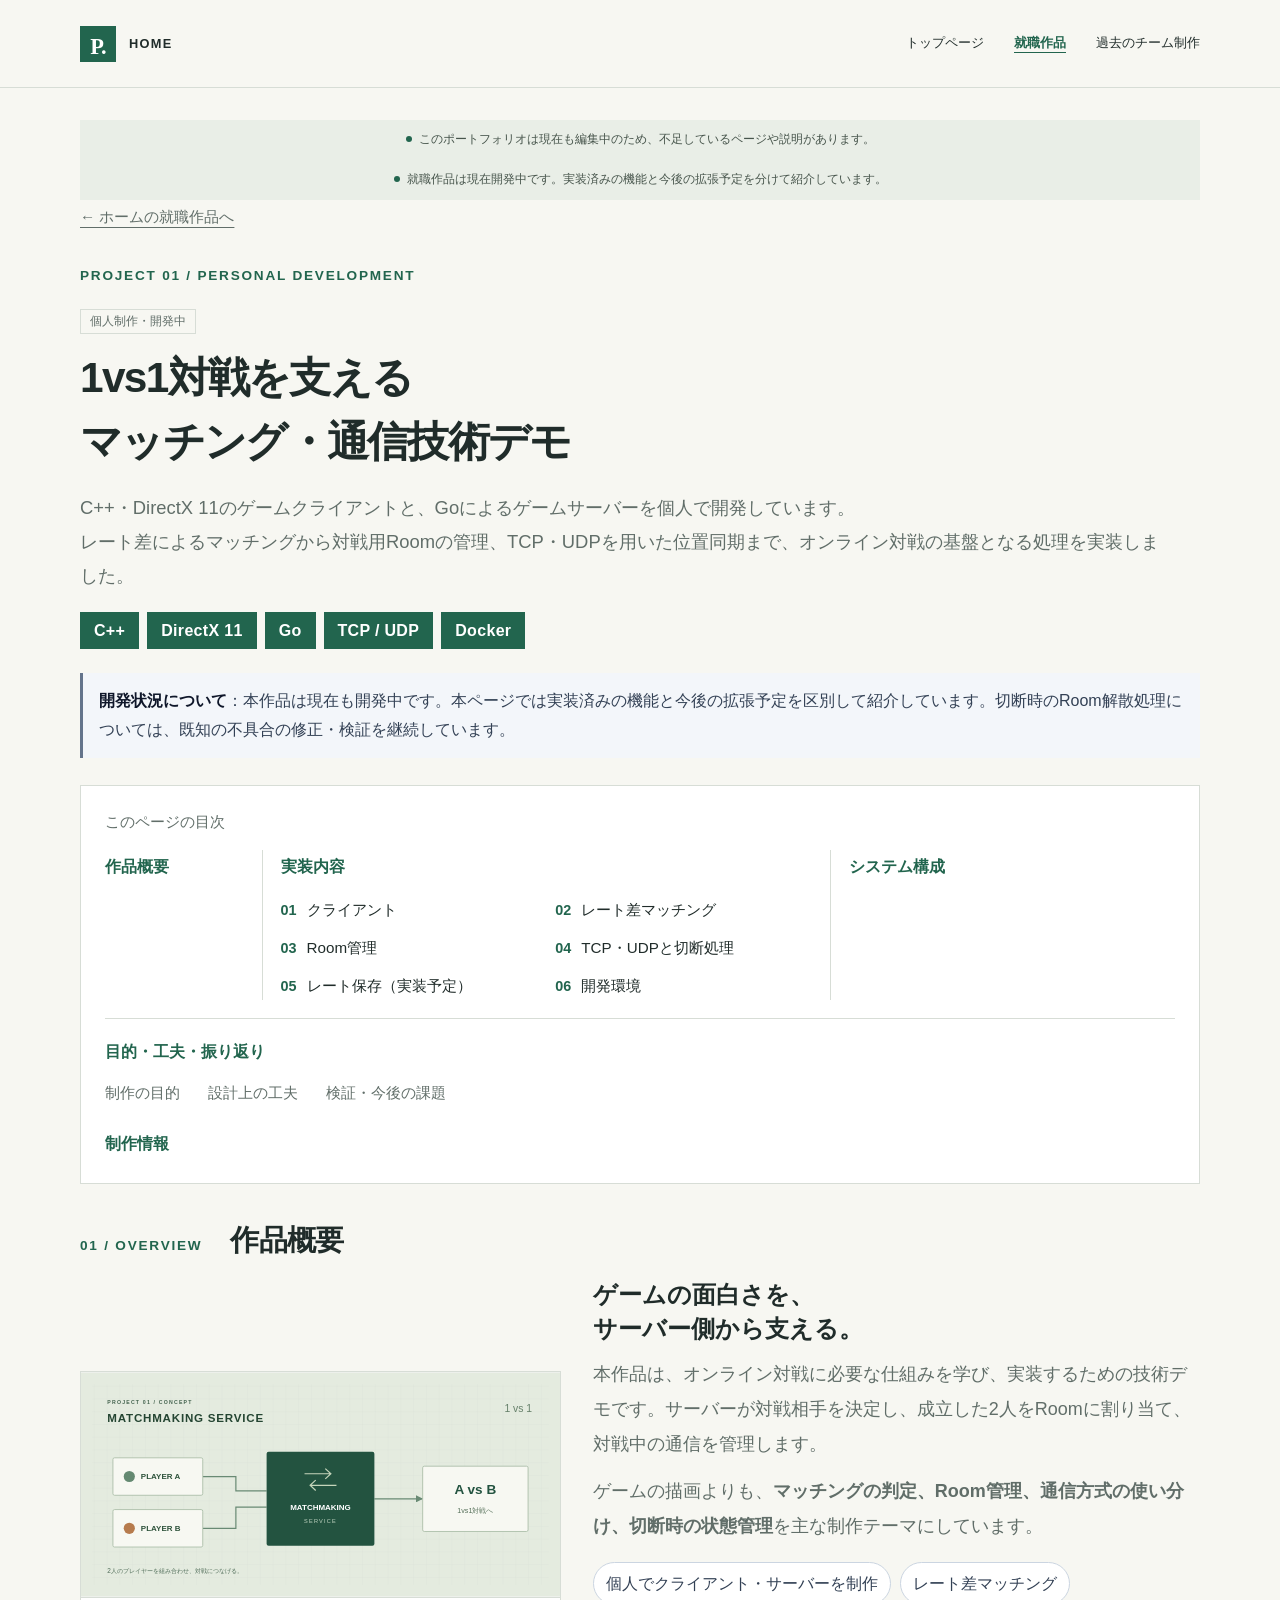
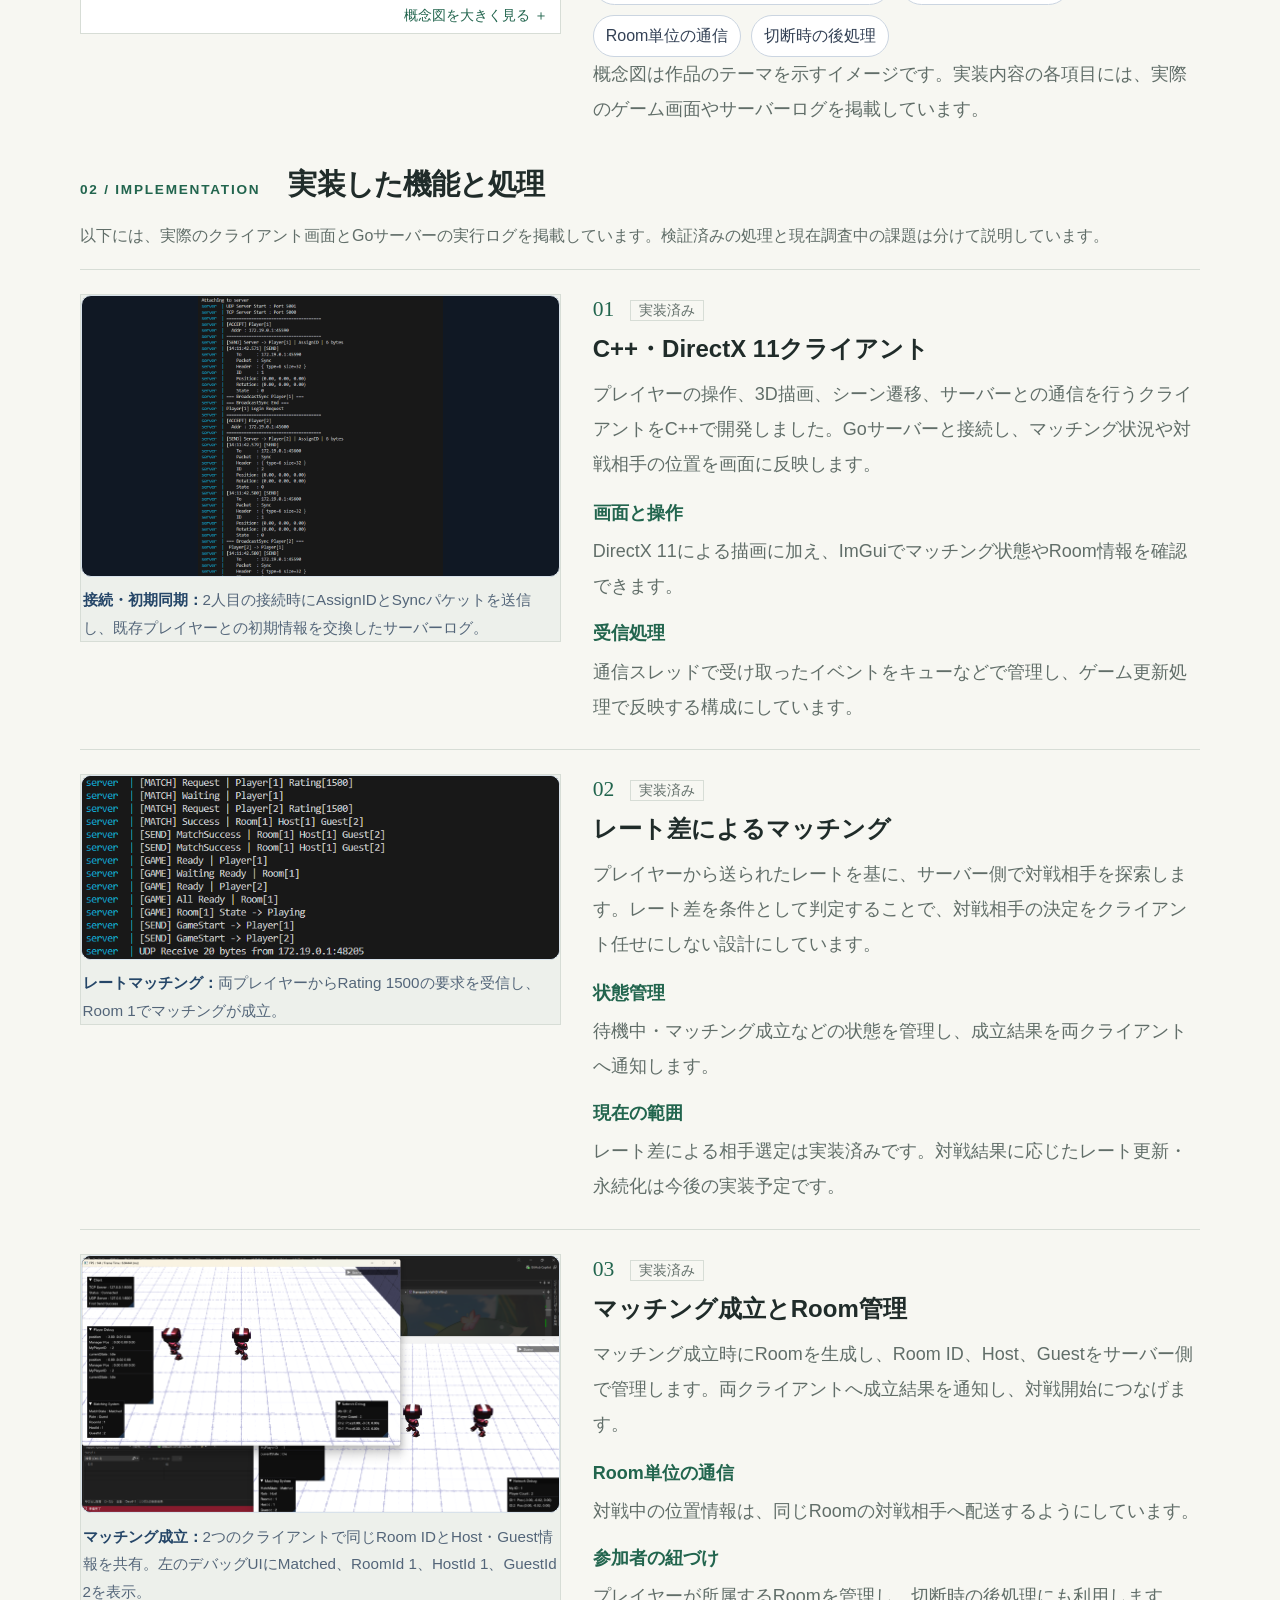
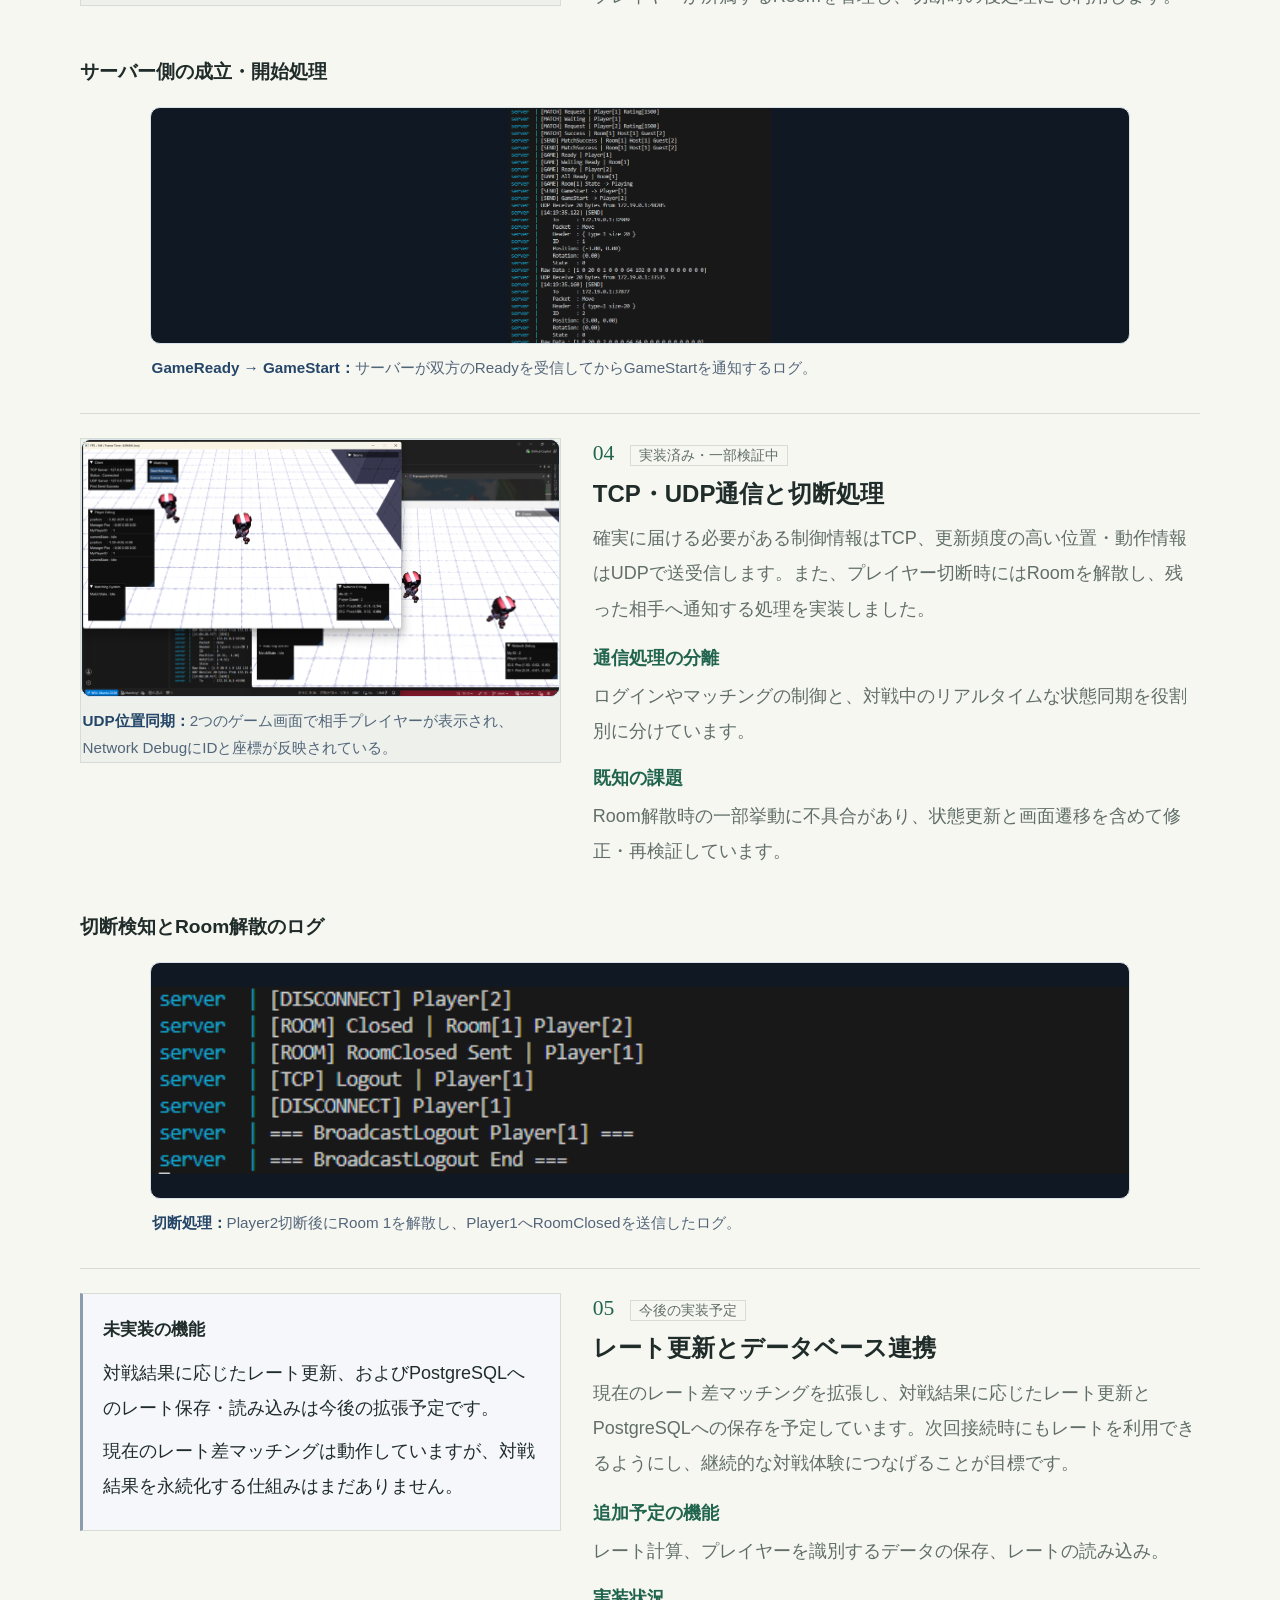
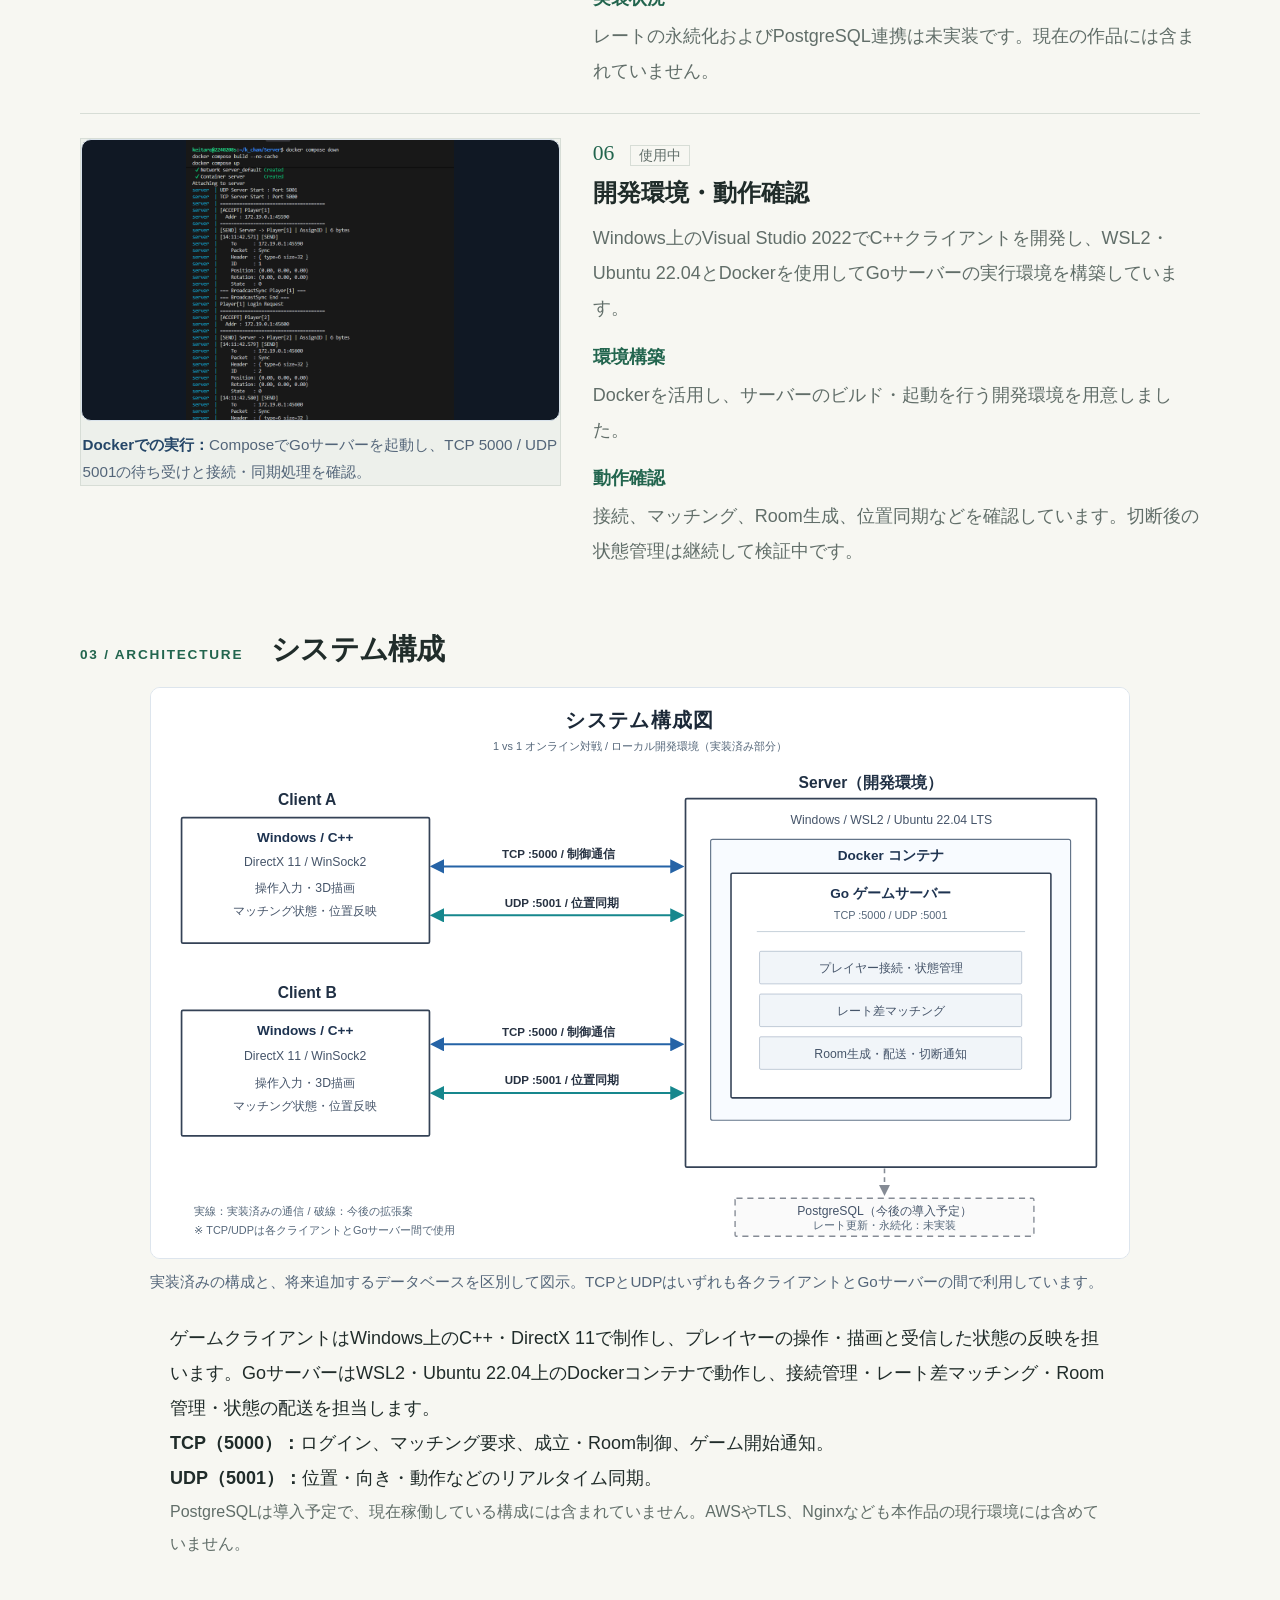
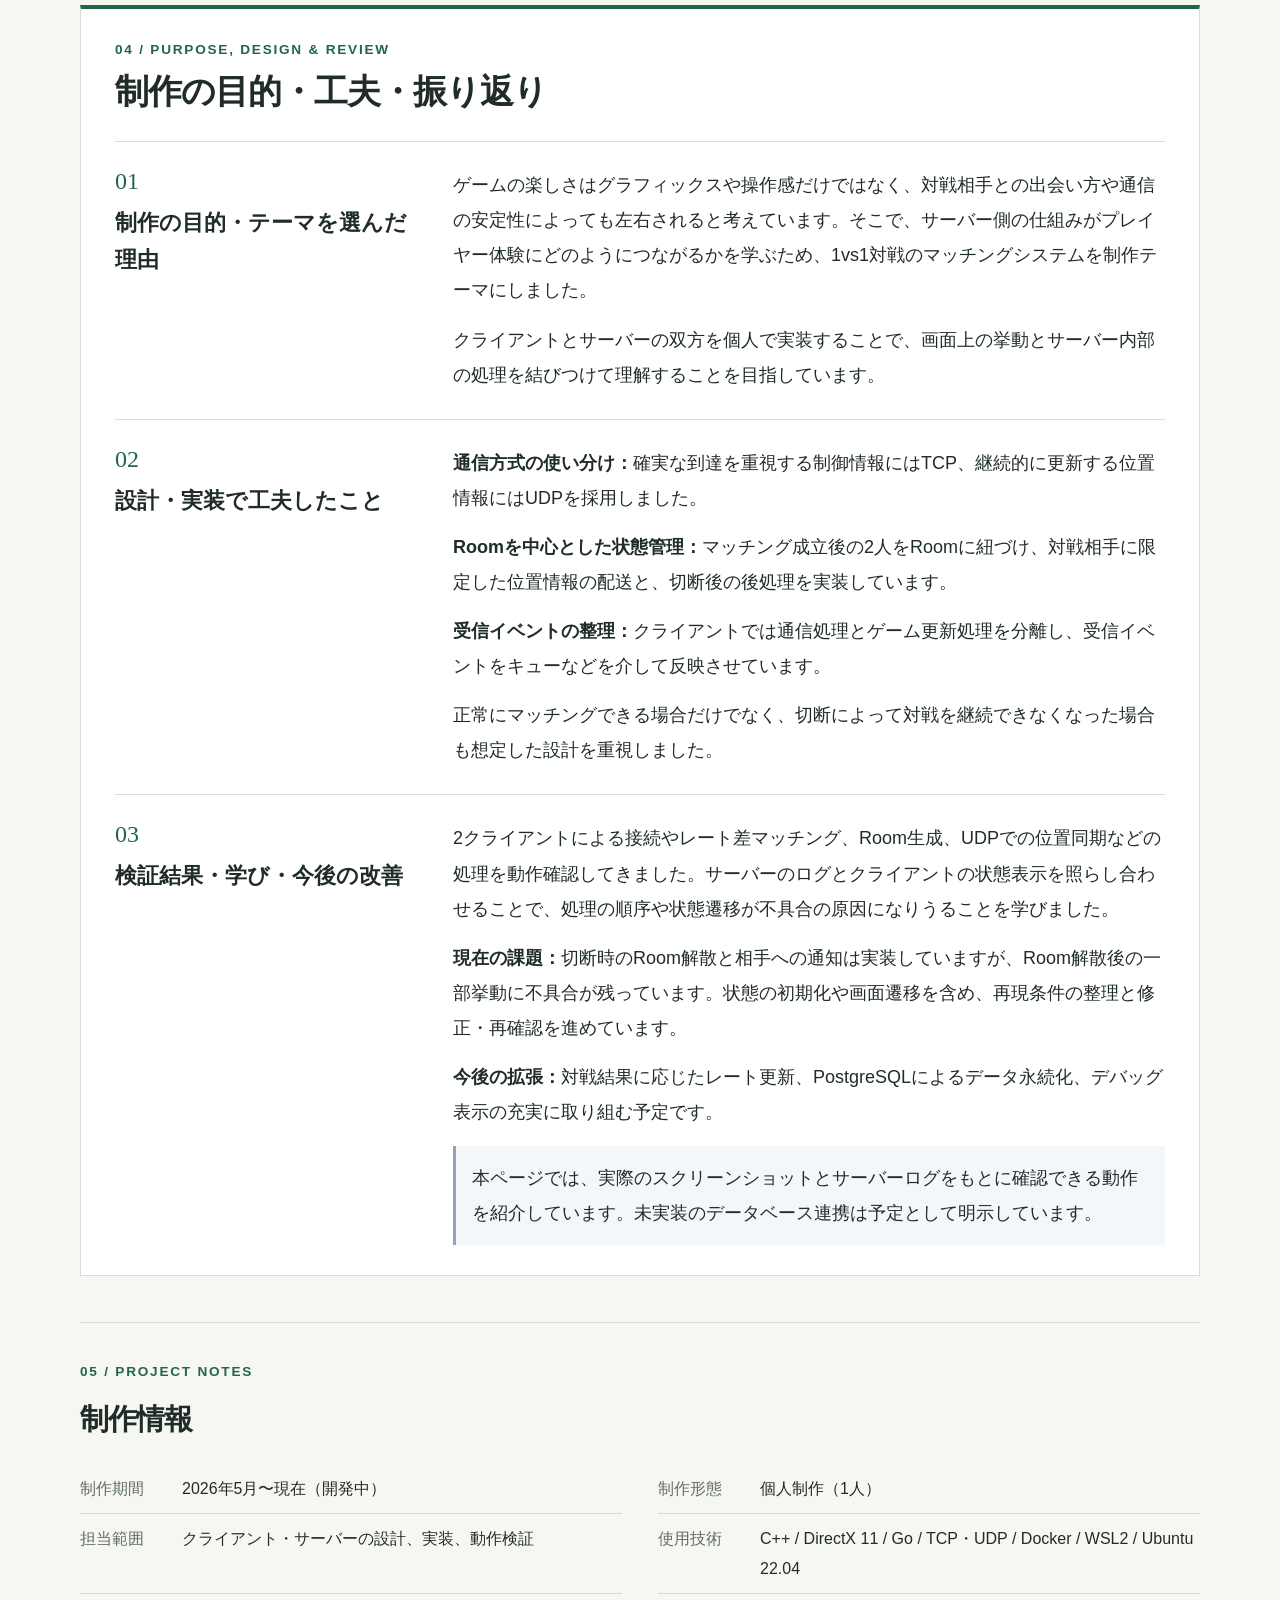
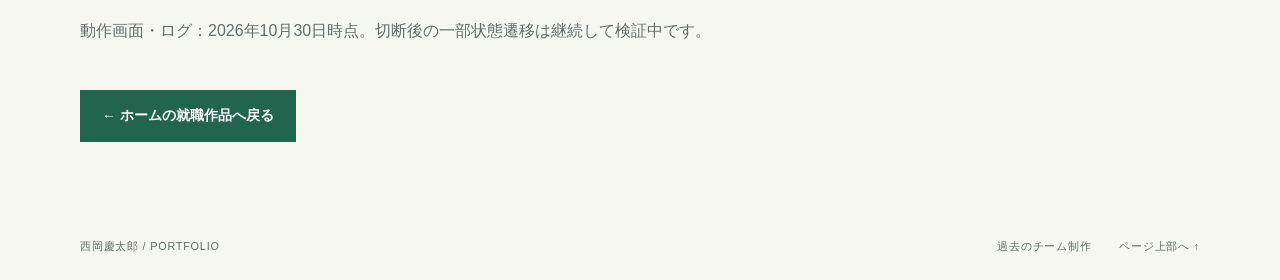
==== commit a8933274: "文字の大きさ、画像構成、などの修正" ====
--- a/project.html
+++ b/project.html
@@ -75,8 +75,10 @@
     .gallery-label{font-size:1.05rem;font-weight:700;margin:1rem 0 .55rem;}
     @media(max-width:720px){.evidence-gallery{grid-template-columns:1fr}.evidence-gallery .evidence-shot a,.evidence-gallery .evidence-shot img{max-height:unset}}
 </style>
+  <link rel="stylesheet" href="./portfolio-media.css">
+  <script src="./portfolio-media.js" defer></script>
 </head>
-<body>
+<body class="project-readable">
 <a class="skip-link" href="#main">本文へ移動</a>
 <header class="site-header">
 <a aria-label="ポートフォリオ ホーム" class="brand" href="./index.html"><span aria-hidden="true" class="brand-mark">P.</span> HOME</a>
@@ -88,6 +90,10 @@
 </header>
 <main id="main">
 <div class="wrap project-page">
+  <div class="template-note"><span class="note-dot" aria-hidden="true">
+      </span>このポートフォリオは現在も編集中のため、不足しているページや説明があります。</div>
+    <div class="template-note"><span class="note-dot" aria-hidden="true">
+      </span>就職作品は現在開発中です。実装済みの機能と今後の拡張予定を分けて紹介しています。</div>
 <a class="back-link" href="./index.html#works">← ホームの就職作品へ</a>
 <header class="project-header matching-header">
 <p class="eyebrow">PROJECT 01 / PERSONAL DEVELOPMENT</p>
@@ -126,9 +132,9 @@
 <div class="visual-section-heading"><p class="eyebrow">01 / OVERVIEW</p><h2 id="concept-title">作品概要</h2></div>
 <div class="detail-row overview-row">
 <figure class="detail-media">
-<a aria-label="マッチングシステムの概念図を別タブで開く" href="./images/matchmaking-wide.svg" rel="noopener" target="_blank">
+<a href="./images/matchmaking-wide.svg" data-image-preview aria-haspopup="dialog" aria-label="画像をこのページで拡大">
 <img alt="2人のプレイヤーをマッチングし、1vs1対戦につなげる仕組みの概念図" height="675" loading="lazy" src="./images/matchmaking-wide.svg" width="1200"/>
-<span class="image-open">概念図を大きく見る ↗</span>
+<span class="image-open">概念図を大きく見る ＋</span>
 </a>
 </figure>
 <div class="detail-copy">
@@ -145,7 +151,7 @@
 <p class="section-draft-note">以下には、実際のクライアント画面とGoサーバーの実行ログを掲載しています。検証済みの処理と現在調査中の課題は分けて説明しています。</p>
 <article aria-labelledby="entry-title" class="detail-row" id="entry">
 <figure class="detail-media evidence-shot">
-<a aria-label="画像を拡大表示（新しいタブ）" href="./images/server-client-login.png" rel="noopener" target="_blank">
+<a href="./images/server-client-login.png" data-image-preview aria-haspopup="dialog" aria-label="画像をこのページで拡大">
 <img alt="Goサーバーのログ。Player1・Player2の接続、AssignID送信とSyncによる初期同期を表示。" loading="lazy" src="./images/server-client-login.png"/>
 </a><figcaption><strong>接続・初期同期：</strong>2人目の接続時にAssignIDとSyncパケットを送信し、既存プレイヤーとの初期情報を交換したサーバーログ。</figcaption></figure>
 <div class="detail-copy">
@@ -160,7 +166,7 @@
 </article>
 <article aria-labelledby="waiting-title" class="detail-row" id="waiting">
 <figure class="detail-media evidence-shot">
-<a aria-label="画像を拡大表示（新しいタブ）" href="./images/server-rating-match.png" rel="noopener" target="_blank">
+<a href="./images/server-rating-match.png" data-image-preview aria-haspopup="dialog" aria-label="画像をこのページで拡大">
 <img alt="GoサーバーでPlayer1とPlayer2のレート1500のマッチング要求を受け、Success Room1 Host1 Guest2が出ているログ。" loading="lazy" src="./images/server-rating-match.png"/>
 </a><figcaption><strong>レートマッチング：</strong>両プレイヤーからRating 1500の要求を受信し、Room 1でマッチングが成立。</figcaption></figure>
 <div class="detail-copy">
@@ -175,7 +181,7 @@
 </article>
 <article aria-labelledby="matched-title" class="detail-row" id="matched">
 <figure class="detail-media evidence-shot">
-<a aria-label="画像を拡大表示（新しいタブ）" href="./images/client-match-start.png" rel="noopener" target="_blank">
+<a href="./images/client-match-start.png" data-image-preview aria-haspopup="dialog" aria-label="画像をこのページで拡大">
 <img alt="2つのC++ゲームクライアントが起動した画面。マッチング成立後、Host/GuestとRoom IDが表示され、両プレイヤーがゲーム画面にいる。" loading="lazy" src="./images/client-match-start.png"/>
 </a><figcaption><strong>マッチング成立：</strong>2つのクライアントで同じRoom IDとHost・Guest情報を共有。左のデバッグUIにMatched、RoomId 1、HostId 1、GuestId 2を表示。</figcaption></figure>
 <div class="detail-copy">
@@ -187,10 +193,10 @@
 <div><dt>参加者の紐づけ</dt><dd>プレイヤーが所属するRoomを管理し、切断時の後処理にも利用します。</dd></div>
 </dl>
 </div>
-</article><div class="evidence-support"><p class="gallery-label">サーバー側の成立・開始処理</p><div class="evidence-gallery"><figure class="evidence-shot"><a href="./images/server-game-start.png" rel="noopener" target="_blank"><img alt="マッチング成立後、Player1とPlayer2がReadyとなりGameStartが両プレイヤーへ送られたGoサーバーログ。" loading="lazy" src="./images/server-game-start.png"/></a><figcaption><strong>GameReady → GameStart：</strong>サーバーが双方のReadyを受信してからGameStartを通知するログ。</figcaption></figure></div></div>
+</article><div class="evidence-support"><p class="gallery-label">サーバー側の成立・開始処理</p><div class="evidence-gallery"><figure class="evidence-shot"><a href="./images/server-game-start.png" data-image-preview aria-haspopup="dialog" aria-label="画像をこのページで拡大"><img alt="マッチング成立後、Player1とPlayer2がReadyとなりGameStartが両プレイヤーへ送られたGoサーバーログ。" loading="lazy" src="./images/server-game-start.png"/></a><figcaption><strong>GameReady → GameStart：</strong>サーバーが双方のReadyを受信してからGameStartを通知するログ。</figcaption></figure></div></div>
 <article aria-labelledby="logs-title" class="detail-row" id="logs">
 <figure class="detail-media evidence-shot">
-<a aria-label="画像を拡大表示（新しいタブ）" href="./images/client-udp-sync.png" rel="noopener" target="_blank">
+<a href="./images/client-udp-sync.png" data-image-preview aria-haspopup="dialog" aria-label="画像をこのページで拡大">
 <img alt="2クライアント間の位置同期を示すゲーム画面。各クライアントに自分と対戦相手のキャラクターが描画され、ネットワークデバッグ欄に2人の位置情報がある。" loading="lazy" src="./images/client-udp-sync.png"/>
 </a><figcaption><strong>UDP位置同期：</strong>2つのゲーム画面で相手プレイヤーが表示され、Network DebugにIDと座標が反映されている。</figcaption></figure>
 <div class="detail-copy">
@@ -202,7 +208,7 @@
 <div><dt>既知の課題</dt><dd>Room解散時の一部挙動に不具合があり、状態更新と画面遷移を含めて修正・再検証しています。</dd></div>
 </dl>
 </div>
-</article><div class="evidence-support"><p class="gallery-label">切断検知とRoom解散のログ</p><div class="evidence-gallery"><figure class="evidence-shot"><a href="./images/server-room-closed.png" rel="noopener" target="_blank"><img alt="サーバーログ。Player2 disconnect、Room1 closed、RoomClosed Sent Player1が表示されている。" loading="lazy" src="./images/server-room-closed.png"/></a><figcaption><strong>切断処理：</strong>Player2切断後にRoom 1を解散し、Player1へRoomClosedを送信したログ。</figcaption></figure></div></div>
+</article><div class="evidence-support"><p class="gallery-label">切断検知とRoom解散のログ</p><div class="evidence-gallery"><figure class="evidence-shot"><a href="./images/server-room-closed.png" data-image-preview aria-haspopup="dialog" aria-label="画像をこのページで拡大"><img alt="サーバーログ。Player2 disconnect、Room1 closed、RoomClosed Sent Player1が表示されている。" loading="lazy" src="./images/server-room-closed.png"/></a><figcaption><strong>切断処理：</strong>Player2切断後にRoom 1を解散し、Player1へRoomClosedを送信したログ。</figcaption></figure></div></div>
 <article aria-labelledby="data-title" class="detail-row" id="data">
 <div class="detail-media implementation-note" role="note">
 <h4>未実装の機能</h4>
@@ -221,7 +227,7 @@
 </article>
 <article aria-labelledby="environment-title" class="detail-row" id="environment">
 <figure class="detail-media evidence-shot">
-<a aria-label="画像を拡大表示（新しいタブ）" href="./images/server-docker-start.png" rel="noopener" target="_blank">
+<a href="./images/server-docker-start.png" data-image-preview aria-haspopup="dialog" aria-label="画像をこのページで拡大">
 <img alt="Docker ComposeでGoサーバーを起動したターミナル。UDP Server Start Port5001とTCP Server Start Port5000、プレイヤー接続のログが表示されている。" loading="lazy" src="./images/server-docker-start.png"/>
 </a><figcaption><strong>Dockerでの実行：</strong>ComposeでGoサーバーを起動し、TCP 5000 / UDP 5001の待ち受けと接続・同期処理を確認。</figcaption></figure>
 <div class="detail-copy">
@@ -238,7 +244,7 @@
 <section aria-labelledby="architecture-title" class="visual-section" id="architecture">
 <div class="visual-section-heading"><p class="eyebrow">03 / ARCHITECTURE</p><h2 id="architecture-title">システム構成</h2></div>
 <figure class="architecture-image">
-<a aria-label="システム構成図を拡大（新しいタブ）" href="./images/system-architecture.svg" rel="noopener" target="_blank">
+<a href="./images/system-architecture.svg" data-image-preview aria-haspopup="dialog" aria-label="画像をこのページで拡大">
 <img alt="Windows上のC++/DirectX11クライアント2台がTCP 5000、UDP 5001でWSL2 UbuntuとDocker内のGoゲームサーバーへ接続するシステム構成図。PostgreSQLは今後の予定として破線で区別。" loading="lazy" src="./images/system-architecture.svg"/>
 </a>
 <figcaption>実装済みの構成と、将来追加するデータベースを区別して図示。TCPとUDPはいずれも各クライアントとGoサーバーの間で利用しています。</figcaption>
--- a/style.css
+++ b/style.css
@@ -292,3 +292,52 @@
 .reflection-body p + p { margin-top: 14px; }
 .project-facts-only { display: block; }
 .project-facts-only .project-meta { display: grid; grid-template-columns: 1fr 1fr; gap: 0 36px; }
+
+/* トップ・チーム制作ページの文字サイズ。project.htmlの設定はそのまま。 */
+body:not(.project-readable) { font-size: 17px; }
+body:not(.project-readable) .hero h1 { font-size: 3.15rem; }
+body:not(.project-readable) h2 { font-size: clamp(1.75rem, 3vw, 2.3rem); }
+body:not(.project-readable) .project-header h1 { font-size: clamp(2.15rem, 4.4vw, 3.45rem); }
+body:not(.project-readable) .featured-copy h3,
+body:not(.project-readable) .visual-feature .featured-copy h3 { font-size: 1.65rem; }
+body:not(.project-readable) .about-name { font-size: 1.65rem; }
+body:not(.project-readable) .tool-item h3 { font-size: 1.3rem; }
+body:not(.project-readable) .team-work-copy h2 { font-size: 1.55rem; }
+body:not(.project-readable) .hero-description,
+body:not(.project-readable) .featured-copy > p:not(.eyebrow),
+body:not(.project-readable) .visual-feature .featured-copy > div > p:not(.eyebrow),
+body:not(.project-readable) .about-section > div > p:not(.eyebrow),
+body:not(.project-readable) .team-work-summary,
+body:not(.project-readable) .team-challenge p { font-size: 1rem; }
+body:not(.project-readable) #site-nav a,
+body:not(.project-readable) .hero-index a,
+body:not(.project-readable) .button,
+body:not(.project-readable) .text-link,
+body:not(.project-readable) .project-meta,
+body:not(.project-readable) .team-facts,
+body:not(.project-readable) .team-challenge h4,
+body:not(.project-readable) .tool-item > p:last-child,
+body:not(.project-readable) .contact-inner p,
+body:not(.project-readable) .section-heading > p,
+body:not(.project-readable) .muted,
+body:not(.project-readable) .back-link { font-size: .95rem; }
+body:not(.project-readable) .brand,
+body:not(.project-readable) .hero-name span,
+body:not(.project-readable) .project-tech-tags li,
+body:not(.project-readable) .team-page-note,
+body:not(.project-readable) .carousel-slide figcaption,
+body:not(.project-readable) .carousel-count { font-size: .9rem; }
+body:not(.project-readable) .eyebrow,
+body:not(.project-readable) .image-caption,
+body:not(.project-readable) .tool-state,
+body:not(.project-readable) .about-name span,
+body:not(.project-readable) .contact-address .contact-note,
+body:not(.project-readable) .template-note { font-size: .85rem; }
+body:not(.project-readable) .tool-category,
+body:not(.project-readable) .hero-index a span:first-child,
+body:not(.project-readable) .site-footer { font-size: .8rem; }
+body:not(.project-readable) .contact-address > p:first-child { font-size: 1.2rem; }
+
+/* 横長のロゴは縦横比を保って表示します。 */
+.tool-logo img[src$="/sourcetree.svg"],
+.tool-logo img[src$="/directx11.svg"] { width: 190px; height: 100px; }
--- a/portfolio-media.css
+++ b/portfolio-media.css
@@ -0,0 +1,65 @@
+/* project.htmlだけの文字・画像サイズ */
+.project-readable { font-size: 18px; }
+.project-readable .project-lead { font-size: 1.15rem; }
+.project-readable .matching-header h1 { font-size: 2.65rem; }
+.project-readable .visual-section-heading h2, .project-readable .project-notes h2 { font-size: 1.8rem; }
+.project-readable .detail-copy h3 { font-size: 1.5rem; }
+.project-readable .detail-copy > p:not(.detail-number), .project-readable .detail-points,
+.project-readable .reflection-body, .project-readable .architecture-summary,
+.project-readable .implementation-note, .project-readable .tech-review-note { font-size: 1.125rem; line-height: 1.95; }
+.project-readable .detail-number { font-size: 1.35rem; }
+.project-readable .detail-number span, .project-readable .eyebrow { font-size: .85rem; }
+.project-readable .muted, .project-readable .section-draft-note, .project-readable .project-meta,
+.project-readable .tech-overview-note, .project-readable .tech-terms, .project-readable .tech-facts-note { font-size: 1rem; }
+.project-readable .toc-label, .project-readable .toc-details ol a,
+.project-readable .toc-reflection ul a, .project-readable .back-link { font-size: .95rem; }
+.project-readable .toc-details ol span { font-size: .9rem; }
+.project-readable .toc-sections > li > a, .project-readable .project-tech-tags li,
+.project-readable .tech-keypoints li { font-size: 1rem; }
+.project-readable .toc-sections { grid-template-columns: .9fr 3.7fr 1fr 1fr; gap: 18px; }
+.project-readable .toc-details { padding-inline: 18px; }
+.project-readable .reflection-heading h2 { font-size: 2.1rem; }
+.project-readable .reflection-item h3 { font-size: 1.35rem; }
+.project-readable .gallery-label { font-size: 1.2rem; }
+.project-readable .detail-row { grid-template-columns: minmax(0,.95fr) minmax(0,1.2fr); }
+.project-readable .detail-media img { height: auto; max-height: 280px; object-fit: contain; }
+.project-readable .overview-row .detail-media img { height: 225px; }
+.project-readable .evidence-shot figcaption, .project-readable .architecture-image figcaption { font-size: .95rem; line-height: 1.8; }
+.project-readable .evidence-gallery { max-width: 980px; margin-inline: auto; }
+.project-readable .evidence-gallery .evidence-shot a { height: auto; max-height: none; }
+.project-readable .evidence-gallery .evidence-shot img { height: 235px; max-height: 235px; }
+.project-readable .architecture-image { max-width: 980px; }
+.project-readable .image-open { font-size: .85rem; }
+[data-image-preview] { cursor: zoom-in; }
+
+/* 同じページで画像を拡大。dialogでフォーカスを拡大画面に保ちます。 */
+.image-viewer { width: min(1440px, 94vw); max-width: 94vw; max-height: 94vh; padding: 20px; border: 1px solid #c6d2ca; border-radius: 12px; background: #f7f7f2; color: #202c2a; }
+.image-viewer::backdrop { background: rgb(10 20 16 / .82); }
+.viewer-toolbar { display: flex; align-items: center; gap: 16px; margin-bottom: 14px; }
+.viewer-toolbar h2 { font-size: 1.1rem; margin-right: auto; }
+.viewer-toolbar button, .carousel-controls button { font: inherit; cursor: pointer; border: 1px solid #b8c8bc; color: #194b3a; background: white; padding: 7px 16px; border-radius: 5px; }
+.viewer-toolbar button:hover, .carousel-controls button:hover { background: #e9eee7; }
+.viewer-viewport { overflow: auto; max-height: 70vh; background: #e5ebe5; }
+.viewer-viewport img { display: block; width: auto; max-width: 100%; max-height: 70vh; height: auto; margin: auto; object-fit: contain; }
+.viewer-viewport.is-actual img { max-width: none; max-height: none; margin: 0; }
+.viewer-caption { font-size: .95rem; line-height: 1.65; margin: 12px 0 0; }
+body.image-viewer-open { overflow: hidden; }
+
+/* チーム作品ごとの手動スライド。自動では切り替えません。 */
+.team-work-list { border-top: 2px solid var(--accent); }
+.team-carousel { min-width: 0; border: 1px solid var(--line); background: white; align-self: start; }
+.carousel-window { overflow-x: auto; scroll-snap-type: x mandatory; }
+.carousel-track { display: flex; transition: transform .25s ease; }
+.carousel-slide { flex: 0 0 100%; min-width: 0; margin: 0; scroll-snap-align: start; }
+.carousel-slide img { width: 100%; height: 300px; object-fit: contain; background: var(--pale); }
+.carousel-slide figcaption { border-top: 1px solid var(--line); padding: 10px 16px; font-size: .82rem; color: var(--muted); }
+.team-carousel.is-enhanced .carousel-window { overflow: hidden; }
+.carousel-controls { display: flex; align-items: center; justify-content: space-between; gap: 12px; padding: 12px 14px; border-top: 1px solid var(--line); }
+.carousel-dots { display: flex; gap: 10px; margin-left: auto; }
+.carousel-dots button { width: 12px; height: 12px; border-radius: 50%; padding: 0; background: #e4eae3; }
+.carousel-dots button[aria-current="true"] { background: var(--accent); border-color: var(--accent); }
+.carousel-count { min-width: 46px; text-align: center; font-size: .8rem; color: var(--muted); }
+.carousel-controls button:disabled { opacity: .35; cursor: default; }
+@media (prefers-reduced-motion: reduce) { .carousel-track { transition: none; } }
+
+.team-work-copy h2 { margin-bottom: 10px; font-size: 1.4rem; }
